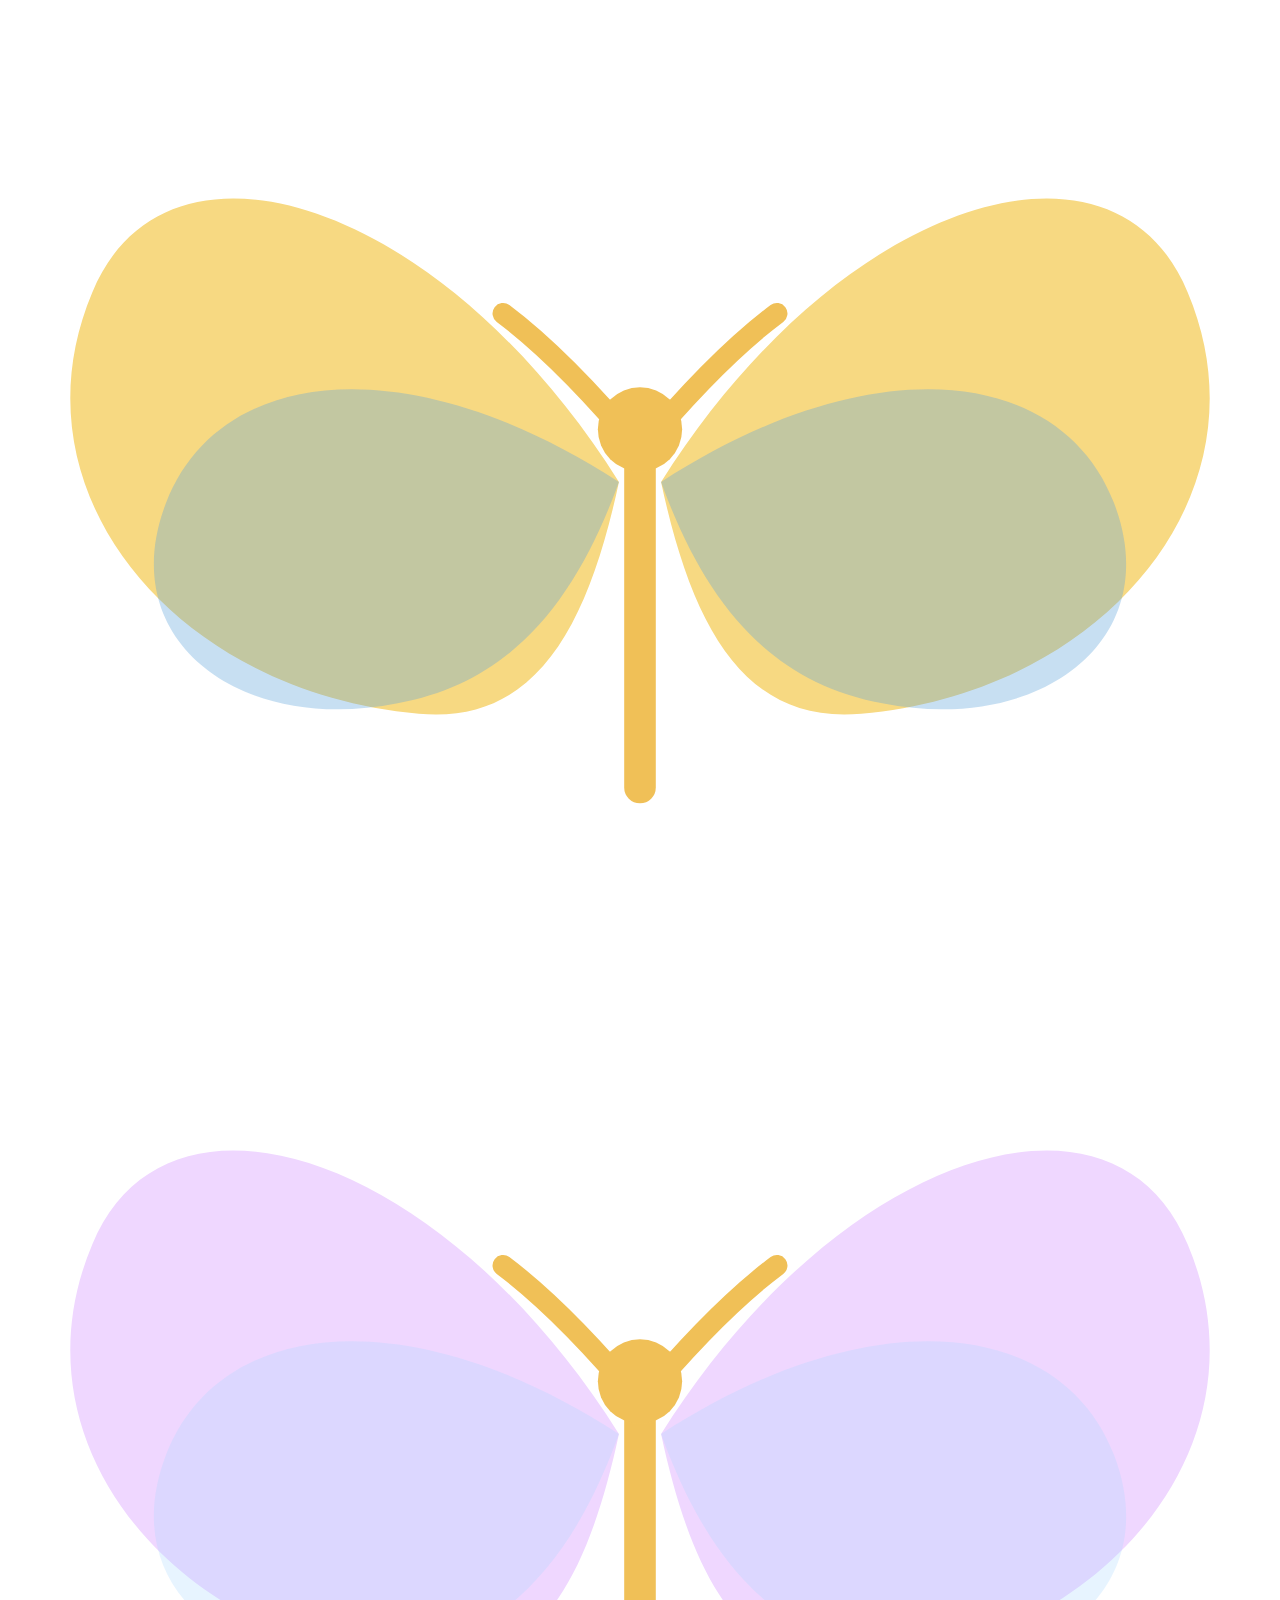
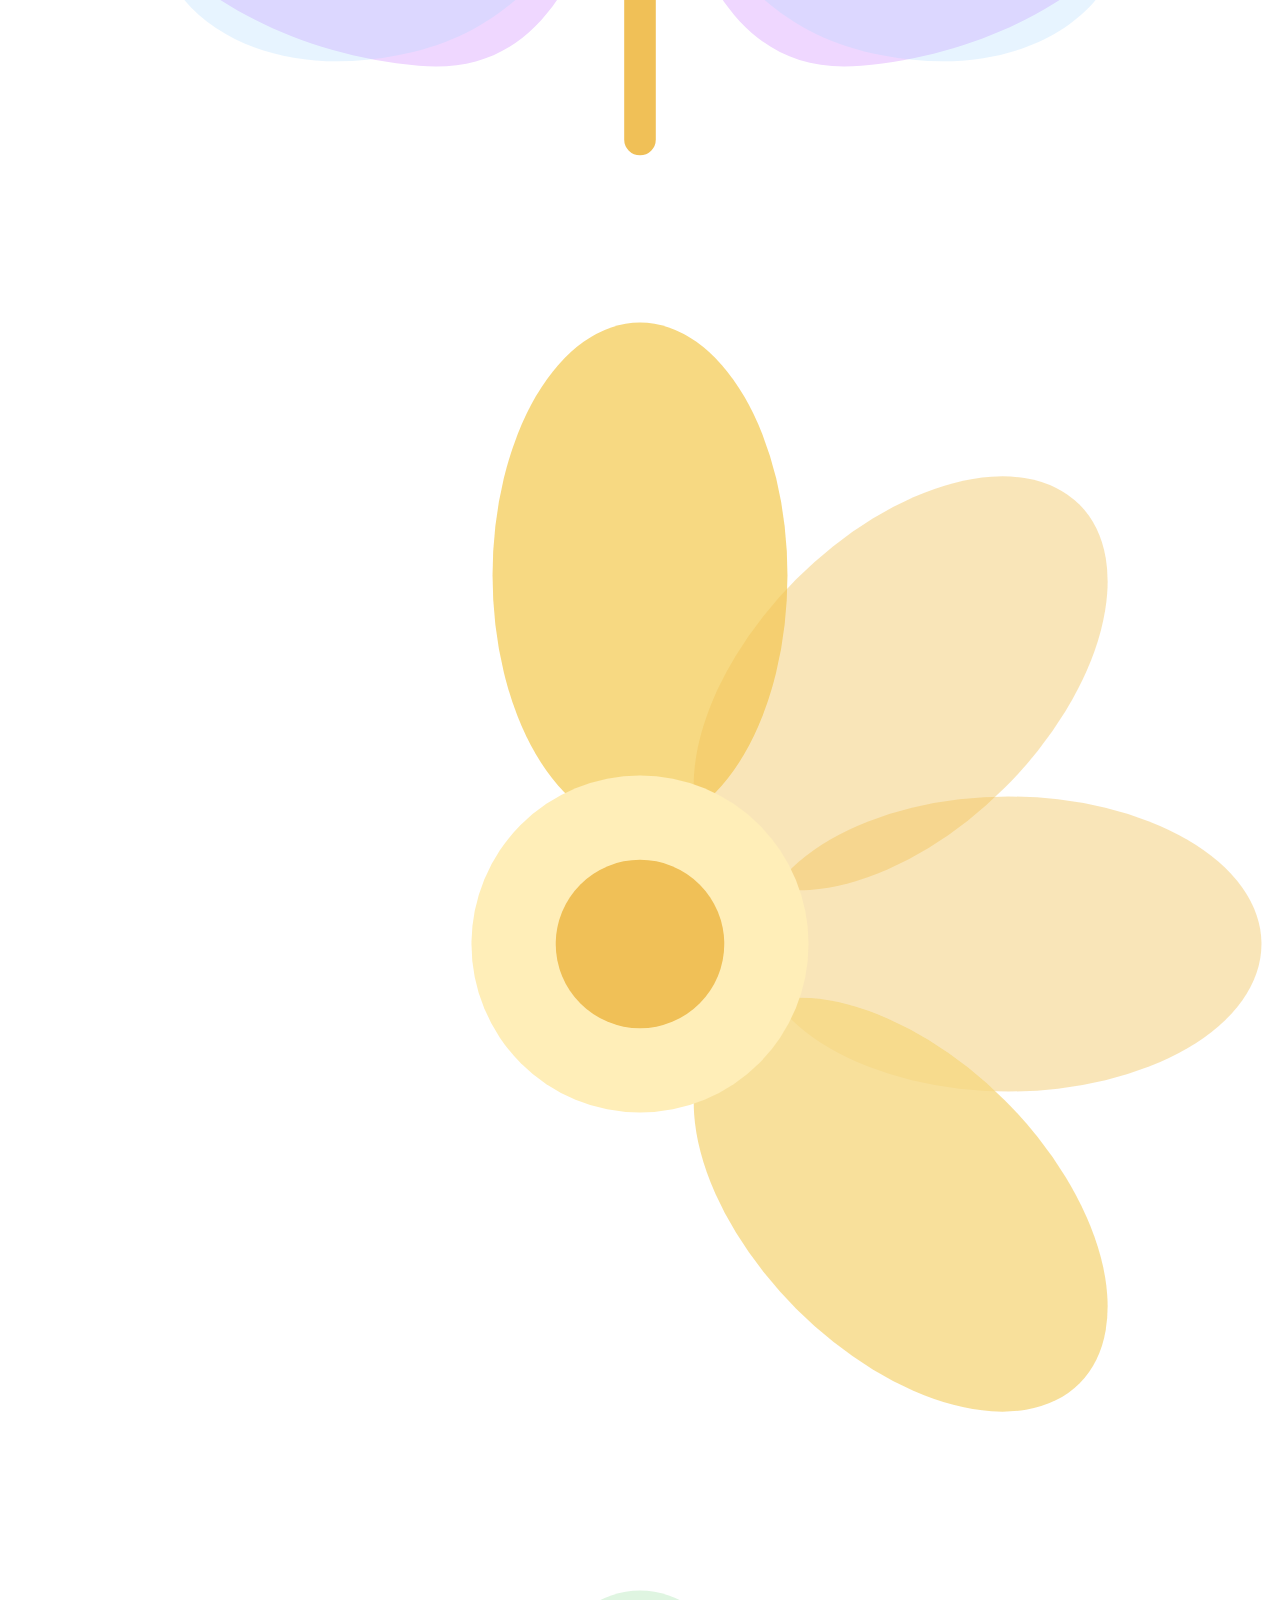
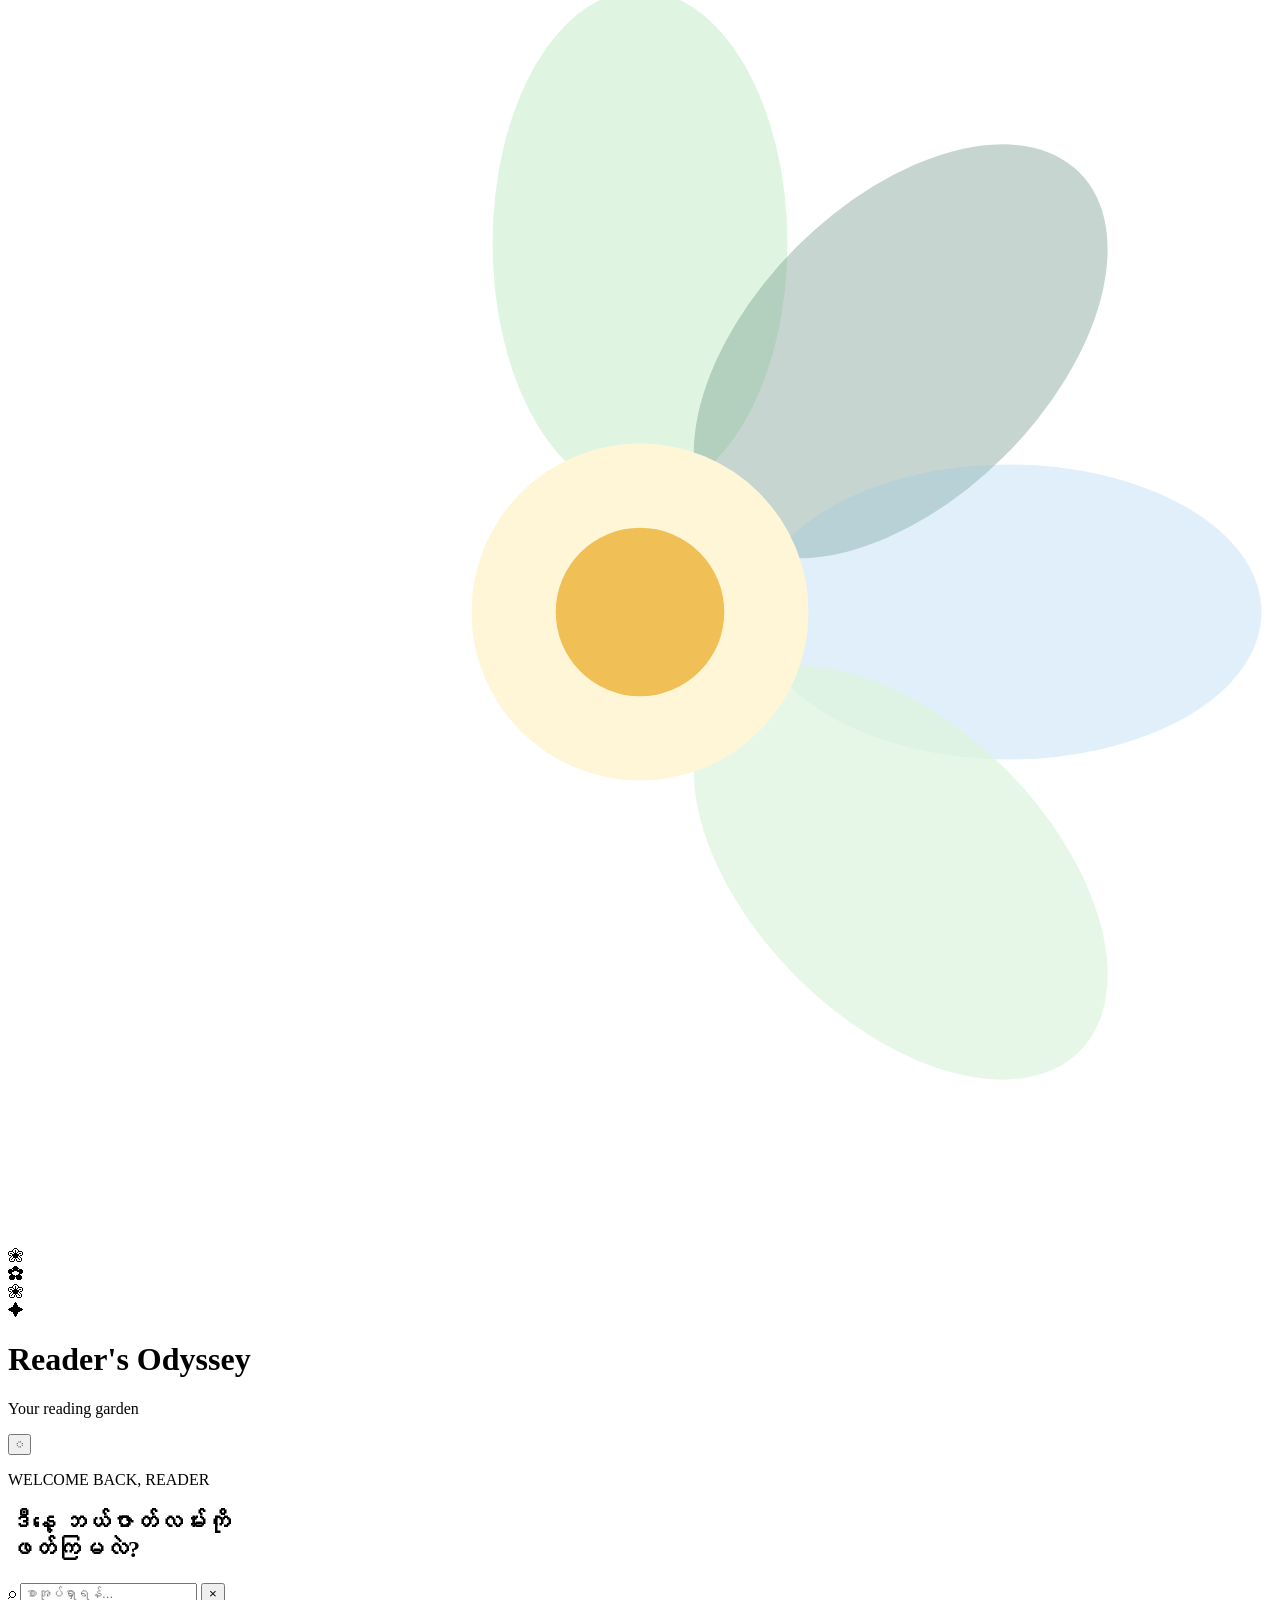
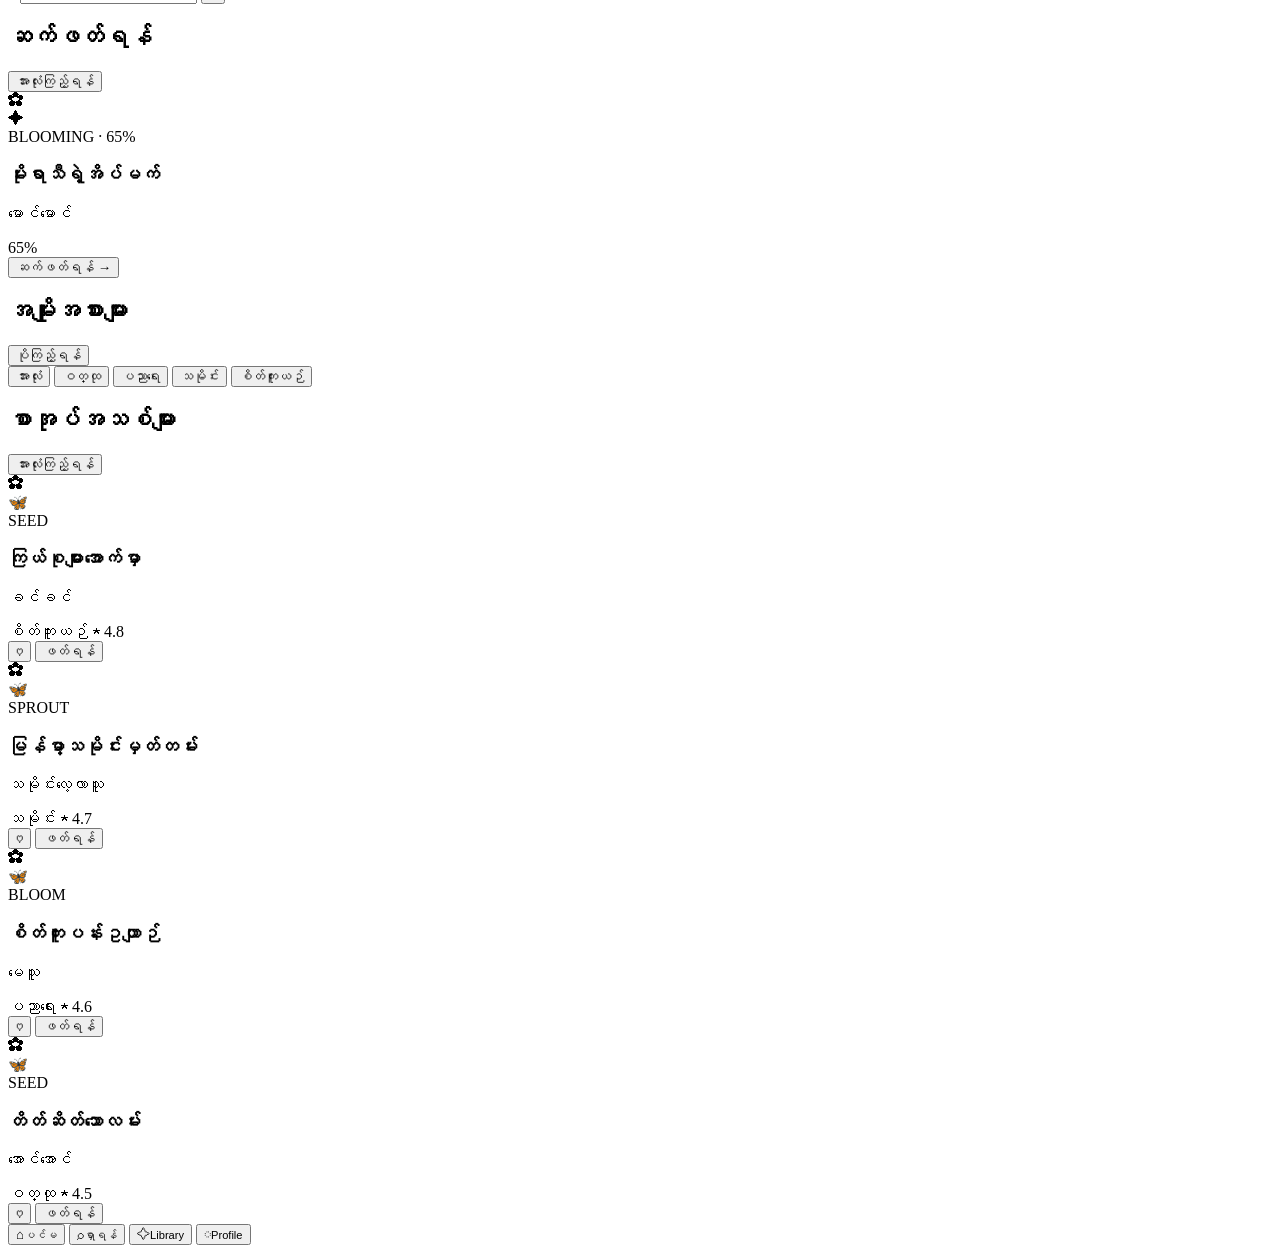
==== index.html @ ac6423d0 "Add initial HTML structure for Reader's Odyssey Signed-off-by: mochigum48-cyber <mochigum48@gmail.co" ====
<!DOCTYPE html>
<html lang="my">
<head>
  <meta charset="UTF-8">

  <meta name="viewport" content="width=device-width, initial-scale=1, maximum-scale=1, user-scalable=no">
  <meta name="theme-color" content="#0A0C1F">

  <title>Reader's Odyssey</title>

  <link rel="stylesheet" href="css/home.css">
  <script src="https://telegram.org/js/telegram-web-app.js?63"></script>
</head>
<body>
  <!-- Decorative background -->
  <div class="bg-mist bg-mist-1"></div>
  <div class="bg-mist bg-mist-2"></div>

  <div class="floating-decor decor-butterfly decor-butterfly-1" aria-hidden="true">
    <svg viewBox="0 0 120 90" class="butterfly-svg" xmlns="http://www.w3.org/2000/svg">
      <g class="wing left-wing">
        <path d="M58 45C41 18 15 10 8 27c-8 19 8 38 31 40 11 1 16-8 19-22Z" fill="#F7D982"/>
        <path d="M58 45C38 32 20 34 15 47c-5 13 7 22 22 19 11-2 17-10 21-21Z" fill="#60A4D9" fill-opacity=".35"/>
      </g>
      <g class="wing right-wing">
        <path d="M62 45C79 18 105 10 112 27c8 19-8 38-31 40-11 1-16-8-19-22Z" fill="#F7D982"/>
        <path d="M62 45C82 32 100 34 105 47c5 13-7 22-22 19-11-2-17-10-21-21Z" fill="#60A4D9" fill-opacity=".35"/>
      </g>
      <path d="M60 42v32" stroke="#F0C057" stroke-width="3" stroke-linecap="round"/>
      <path d="M60 42c-5-6-9-10-13-13" stroke="#F0C057" stroke-width="2" stroke-linecap="round" fill="none"/>
      <path d="M60 42c5-6 9-10 13-13" stroke="#F0C057" stroke-width="2" stroke-linecap="round" fill="none"/>
      <circle cx="60" cy="40" r="4" fill="#F0C057"/>
    </svg>
  </div>

  <div class="floating-decor decor-butterfly decor-butterfly-2" aria-hidden="true">
    <svg viewBox="0 0 120 90" class="butterfly-svg" xmlns="http://www.w3.org/2000/svg">
      <g class="wing left-wing">
        <path d="M58 45C41 18 15 10 8 27c-8 19 8 38 31 40 11 1 16-8 19-22Z" fill="#EFD7FF"/>
        <path d="M58 45C38 32 20 34 15 47c-5 13 7 22 22 19 11-2 17-10 21-21Z" fill="#A8D8FF" fill-opacity=".28"/>
      </g>
      <g class="wing right-wing">
        <path d="M62 45C79 18 105 10 112 27c8 19-8 38-31 40-11 1-16-8-19-22Z" fill="#EFD7FF"/>
        <path d="M62 45C82 32 100 34 105 47c5 13-7 22-22 19-11-2-17-10-21-21Z" fill="#A8D8FF" fill-opacity=".28"/>
      </g>
      <path d="M60 42v32" stroke="#F0C057" stroke-width="3" stroke-linecap="round"/>
      <path d="M60 42c-5-6-9-10-13-13" stroke="#F0C057" stroke-width="2" stroke-linecap="round" fill="none"/>
      <path d="M60 42c5-6 9-10 13-13" stroke="#F0C057" stroke-width="2" stroke-linecap="round" fill="none"/>
      <circle cx="60" cy="40" r="4" fill="#F0C057"/>
    </svg>
  </div>

  <div class="floating-decor decor-flower decor-flower-1" aria-hidden="true">
    <svg viewBox="0 0 120 120" class="flower-svg" xmlns="http://www.w3.org/2000/svg">
      <g>
        <ellipse cx="60" cy="25" rx="14" ry="24" fill="#F7D982"/>
        <ellipse cx="60" cy="25" rx="14" ry="24" fill="#F0C057" fill-opacity=".42" transform="rotate(45 60 60)"/>
        <ellipse cx="60" cy="25" rx="14" ry="24" fill="#F0C057" fill-opacity=".42" transform="rotate(90 60 60)"/>
        <ellipse cx="60" cy="25" rx="14" ry="24" fill="#F7D982" fill-opacity=".8" transform="rotate(135 60 60)"/>
        <circle cx="60" cy="60" r="16" fill="#FFEEB8"/>
        <circle cx="60" cy="60" r="8" fill="#F0C057"/>
      </g>
    </svg>
  </div>

  <div class="floating-decor decor-flower decor-flower-2" aria-hidden="true">
    <svg viewBox="0 0 120 120" class="flower-svg" xmlns="http://www.w3.org/2000/svg">
      <g>
        <ellipse cx="60" cy="25" rx="14" ry="24" fill="#DFF5E1"/>
        <ellipse cx="60" cy="25" rx="14" ry="24" fill="#6B9080" fill-opacity=".38" transform="rotate(45 60 60)"/>
        <ellipse cx="60" cy="25" rx="14" ry="24" fill="#91C7E8" fill-opacity=".28" transform="rotate(90 60 60)"/>
        <ellipse cx="60" cy="25" rx="14" ry="24" fill="#DFF5E1" fill-opacity=".78" transform="rotate(135 60 60)"/>
        <circle cx="60" cy="60" r="16" fill="#FFF6D8"/>
        <circle cx="60" cy="60" r="8" fill="#F0C057"/>
      </g>
    </svg>
  </div>

  <div class="petal petal-1" aria-hidden="true">❀</div>
  <div class="petal petal-2" aria-hidden="true">✿</div>
  <div class="petal petal-3" aria-hidden="true">❀</div>

  <main class="app">
    <header class="topbar">
      <div class="brand">
        <div class="brand-mark float-slow">
          <span>✦</span>
        </div>

        <div class="brand-text">
          <h1>Reader's Odyssey</h1>
          <p>Your reading garden</p>
        </div>
      </div>

      <button class="profile-button" type="button" onclick="openProfile()" aria-label="Open profile">◌</button>
    </header>

    <section class="greeting">
      <p class="greeting-small">WELCOME BACK, READER</p>
      <h2>ဒီနေ့ ဘယ်ဇာတ်လမ်းကို<br><span>ဖတ်ကြမလဲ?</span></h2>
    </section>

    <section class="search-section">
      <label class="search-box" for="searchInput">
        <span class="search-symbol">⌕</span>
        <input id="searchInput" type="search" placeholder="စာအုပ်ရှာရန်..." autocomplete="off">
        <button id="clearButton" class="clear-button" type="button" onclick="clearSearch()" aria-label="Clear search">×</button>
      </label>
    </section>

    <section class="section">
      <div class="section-title-row">
        <h2>ဆက်ဖတ်ရန်</h2>
        <button class="text-button" type="button" onclick="showMessage('Reading history ကို နောက်ပိုင်းထည့်ပေးပါမယ်')">အားလုံးကြည့်ရန်</button>
      </div>

      <article class="continue-card">
        <div class="continue-cover">
          <div class="cover-orbit"></div>
          <div class="cover-flower float-medium">✿</div>
          <div class="cover-star float-reverse">✦</div>
        </div>

        <div class="continue-info">
          <span class="status-label">BLOOMING · 65%</span>
          <h3>မိုးရာသီရဲ့အိပ်မက်</h3>
          <p class="author">မောင်မောင်</p>

          <div class="progress-row">
            <div class="progress-bar"><span style="width:65%"></span></div>
            <span class="progress-number">65%</span>
          </div>

          <button class="continue-button" type="button" onclick="continueReading()">
            ဆက်ဖတ်ရန် <span>→</span>
          </button>
        </div>
      </article>
    </section>

    <section class="section category-section">
      <div class="section-title-row">
        <h2>အမျိုးအစားများ</h2>
        <button class="text-button" type="button" onclick="showExplore()">ပိုကြည့်ရန်</button>
      </div>

      <div class="category-list">
        <button class="category active" type="button" onclick="selectCategory(this, 'all')">အားလုံး</button>
        <button class="category" type="button" onclick="selectCategory(this, 'ဝတ္ထု')">ဝတ္ထု</button>
        <button class="category" type="button" onclick="selectCategory(this, 'ပညာရေး')">ပညာရေး</button>
        <button class="category" type="button" onclick="selectCategory(this, 'သမိုင်း')">သမိုင်း</button>
        <button class="category" type="button" onclick="selectCategory(this, 'စိတ်ကူးယဉ်')">စိတ်ကူးယဉ်</button>
      </div>
    </section>

    <section class="section">
      <div class="section-title-row">
        <h2>စာအုပ်အသစ်များ</h2>
        <button class="text-button" type="button" onclick="showExplore()">အားလုံးကြည့်ရန်</button>
      </div>

      <div class="book-scroller" id="bookScroller"></div>

      <p class="not-found" id="notFound" hidden>ရှာဖွေထားသော စာအုပ်မတွေ့ပါ။</p>
    </section>

    <section class="profile-panel" id="profilePanel" hidden>
      <div class="profile-panel-head">
        <h2>Profile</h2>
        <button class="close-button" type="button" onclick="closeProfile()">×</button>
      </div>

      <div class="profile-user">
        <div class="profile-avatar">◌</div>
        <div>
          <h3 id="profileName">Reader</h3>
          <p id="profileUsername">@reader</p>
        </div>
      </div>

      <div class="profile-stat-row">
        <div class="profile-stat"><strong>12</strong><span>ဖတ်ပြီး</span></div>
        <div class="profile-stat"><strong id="savedCount">0</strong><span>သိမ်းထား</span></div>
        <div class="profile-stat"><strong>65%</strong><span>ခရီးစဉ်</span></div>
      </div>

      <button class="profile-menu-item" type="button" onclick="showMessage('My Library ကို နောက်ပိုင်းထည့်ပေးပါမယ်')">
        <span>✧</span><span>My Library</span><b>›</b>
      </button>

      <button class="profile-menu-item" type="button" onclick="toggleTheme()">
        <span>☾</span><span>Night Garden</span><b id="themeStatus">ON</b>
      </button>

      <button class="profile-menu-item" type="button" onclick="showMessage('Help & Support ကို နောက်ပိုင်းထည့်ပေးပါမယ်')">
        <span>?</span><span>Help & Support</span><b>›</b>
      </button>
    </section>
  </main>

  <nav class="bottom-nav">
    <button class="nav-item active" type="button" onclick="goHome(this)">
      <span>⌂</span><small>ပင်မ</small>
    </button>
    <button class="nav-item" type="button" onclick="showExplore(this)">
      <span>⌕</span><small>ရှာရန်</small>
    </button>
    <button class="nav-item" type="button" onclick="showLibrary(this)">
      <span>✧</span><small>Library</small>
    </button>
    <button class="nav-item" type="button" onclick="goProfile(this)">
      <span>◌</span><small>Profile</small>
    </button>
  </nav>

  <div class="toast" id="toast"></div>

  <script>
    const books = [
      { id: 1, title: "ကြယ်စုများအောက်မှာ", author: "ခင်ခင်", category: "စိတ်ကူးယဉ်", rating: "4.8", state: "SEED" },
      { id: 2, title: "မြန်မာ့သမိုင်းမှတ်တမ်း", author: "သမိုင်းလေ့လာသူ", category: "သမိုင်း", rating: "4.7", state: "SPROUT" },
      { id: 3, title: "စိတ်ကူးပန်းဥယျာဉ်", author: "မေသူ", category: "ပညာရေး", rating: "4.6", state: "BLOOM" },
      { id: 4, title: "တိတ်ဆိတ်သောလမ်း", author: "အောင်အောင်", category: "ဝတ္ထု", rating: "4.5", state: "SEED" }
    ];

    let currentCategory = "all";
    let savedBooks = [];
    const telegramApp = window.Telegram?.WebApp || null;

    function initializeTelegram() {
      if (!telegramApp) return;
      telegramApp.ready();
      telegramApp.expand();
      telegramApp.setHeaderColor?.("#0A0C1F");
      telegramApp.setBackgroundColor?.("#0A0C1F");
    }

    function escapeHtml(value) {
      return String(value ?? "")
        .replaceAll("&", "&amp;")
        .replaceAll("<", "&lt;")
        .replaceAll(">", "&gt;")
        .replaceAll('"', "&quot;")
        .replaceAll("'", "&#039;");
    }

    function createBookCard(book) {
      const isSaved = savedBooks.includes(book.id);

      return `
        <article class="book-card">
          <div class="book-card-cover">
            <div class="book-cover-glow"></div>
            <div class="book-cover-bloom float-medium">✿</div>
            <div class="book-cover-butterfly float-slow">🦋</div>
          </div>

          <div class="book-card-info">
            <span class="book-state">${escapeHtml(book.state)}</span>
            <h3>${escapeHtml(book.title)}</h3>
            <p class="book-author">${escapeHtml(book.author)}</p>

            <div class="book-meta">
              <span>${escapeHtml(book.category)}</span>
              <span>★ ${escapeHtml(book.rating)}</span>
            </div>

            <div class="book-card-actions">
              <button class="save-book ${isSaved ? "saved" : ""}" type="button" onclick="toggleSave(${book.id})">
                ${isSaved ? "♥" : "♡"}
              </button>
              <button class="read-book" type="button" onclick="readBook(${book.id})">ဖတ်ရန်</button>
            </div>
          </div>
        </article>
      `;
    }

    function renderBooks() {
      const query = document.getElementById("searchInput").value.trim().toLowerCase();

      const filteredBooks = books.filter(book => {
        const text = [book.title, book.author, book.category].join(" ").toLowerCase();
        const matchesSearch = !query || text.includes(query);
        const matchesCategory = currentCategory === "all" || book.category === currentCategory;
        return matchesSearch && matchesCategory;
      });

      document.getElementById("bookScroller").innerHTML = filteredBooks.map(createBookCard).join("");
      document.getElementById("notFound").hidden = filteredBooks.length !== 0;
    }

    function selectCategory(button, category) {
      currentCategory = category;
      document.querySelectorAll(".category").forEach(item => item.classList.remove("active"));
      button.classList.add("active");
      renderBooks();
    }

    function toggleSave(bookId) {
      if (savedBooks.includes(bookId)) {
        savedBooks = savedBooks.filter(id => id !== bookId);
        showMessage("Library ထဲမှ ဖယ်ရှားပြီးပါပြီ");
      } else {
        savedBooks.push(bookId);
        showMessage("Library ထဲသိမ်းပြီးပါပြီ");
      }
      document.getElementById("savedCount").textContent = savedBooks.length;
      renderBooks();
    }

    function readBook(bookId) {
      const book = books.find(item => item.id === bookId);
      showMessage(book ? `${book.title}
ဖတ်ရှုရန် feature ကို နောက်ပိုင်းချိတ်ပါမယ်` : "စာအုပ်မတွေ့ပါ");
    }

    function continueReading() {
      showMessage("Reading feature ကို နောက်ပိုင်းချိတ်ပါမယ်");
    }

    function showExplore(button) {
      if (button) setActiveNav(button);
      const input = document.getElementById("searchInput");
      input.focus();
      input.scrollIntoView({ behavior: "smooth", block: "center" });
    }

    function showLibrary(button) {
      if (button) setActiveNav(button);
      showMessage("My Library ကို နောက်ပိုင်းပြသပါမယ်");
    }

    function goHome(button) {
      setActiveNav(button);
      window.scrollTo({ top: 0, behavior: "smooth" });
    }

    function openProfile() {
      const panel = document.getElementById("profilePanel");
      panel.hidden = false;
      panel.scrollIntoView({ behavior: "smooth", block: "start" });
    }

    function goProfile(button) {
      setActiveNav(button);
      openProfile();
    }

    function closeProfile() {
      document.getElementById("profilePanel").hidden = true;
    }

    function setActiveNav(button) {
      document.querySelectorAll(".nav-item").forEach(item => item.classList.remove("active"));
      button.classList.add("active");
    }

    function clearSearch() {
      document.getElementById("searchInput").value = "";
      document.getElementById("clearButton").classList.remove("visible");
      currentCategory = "all";
      document.querySelectorAll(".category").forEach(item => item.classList.remove("active"));
      document.querySelector(".category").classList.add("active");
      renderBooks();
    }

    function toggleTheme() {
      document.body.classList.toggle("light");
      const isLight = document.body.classList.contains("light");
      document.getElementById("themeStatus").textContent = isLight ? "OFF" : "ON";
    }

    function showMessage(message) {
      if (telegramApp?.showAlert) {
        telegramApp.showAlert(message);
        return;
      }
      const toast = document.getElementById("toast");
      toast.textContent = message;
      toast.classList.add("show");
      clearTimeout(window.toastTimer);
      window.toastTimer = setTimeout(() => toast.classList.remove("show"), 2500);
    }

    function setupSearch() {
      const input = document.getElementById("searchInput");
      const clearButton = document.getElementById("clearButton");

      input.addEventListener("input", () => {
        clearButton.classList.toggle("visible", input.value.length > 0);
        renderBooks();
      });
    }

    document.addEventListener("DOMContentLoaded", () => {
      initializeTelegram();
      setupSearch();
      renderBooks();
    });
  </script>
</body>
</html>
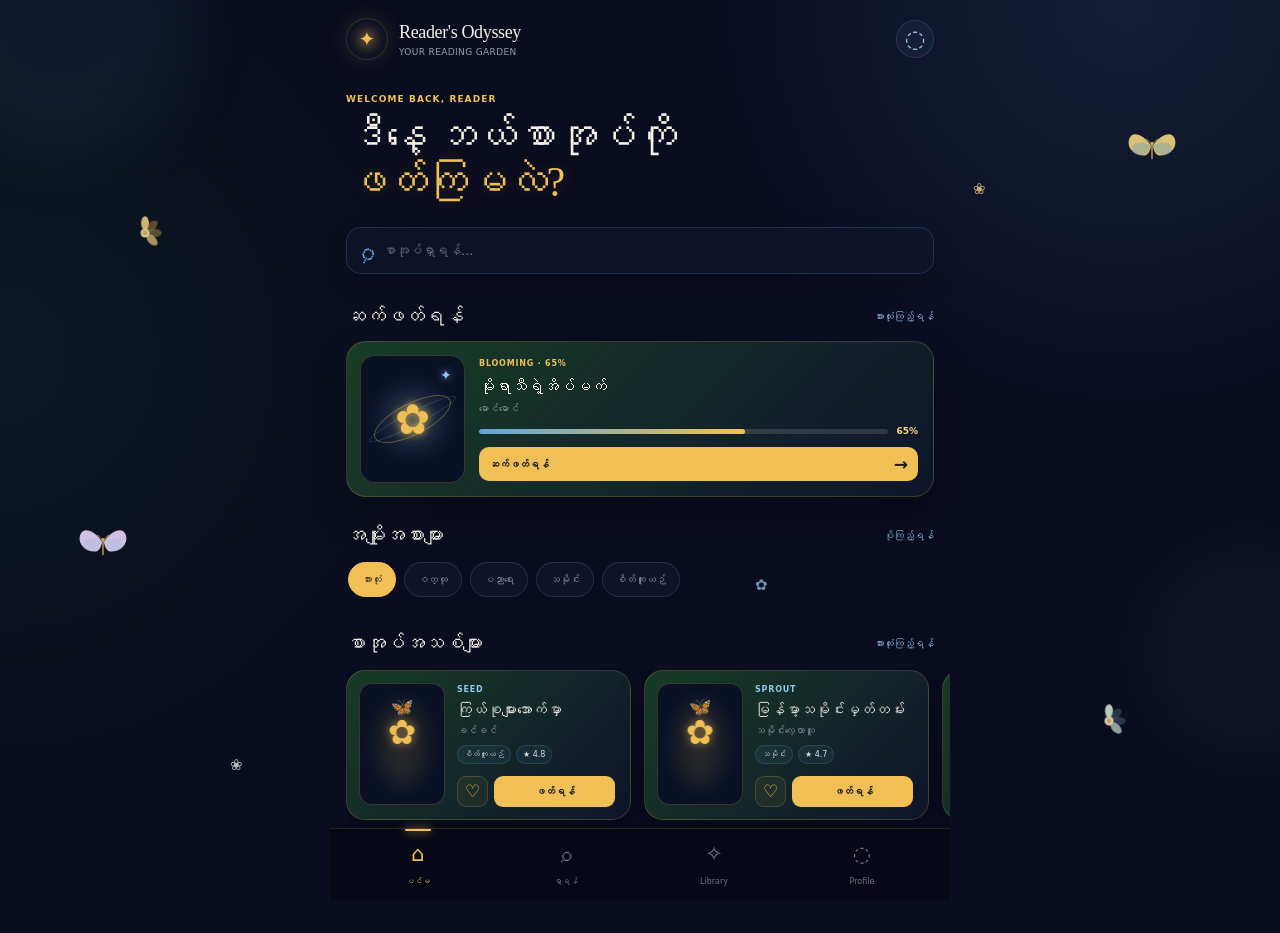
==== commit dd3ce69f: "Update index.html Signed-off-by: mochigum48-cyber <mochigum48@gmail.com>" ====
--- a/index.html
+++ b/index.html
@@ -98,7 +98,7 @@
 
     <section class="greeting">
       <p class="greeting-small">WELCOME BACK, READER</p>
-      <h2>ဒီနေ့ ဘယ်ဇာတ်လမ်းကို<br><span>ဖတ်ကြမလဲ?</span></h2>
+      <h2>ဒီနေ့ ဘယ်စာအုပ်ကို<br><span>ဖတ်ကြမလဲ?</span></h2>
     </section>
 
     <section class="search-section">
--- a/css/home.css
+++ b/css/home.css
@@ -0,0 +1,1027 @@
+:root {
+  --background: #0a0c1f;
+  --surface: #10152b;
+  --surface-2: #121c31;
+  --card: #122a25;
+
+  --gold: #f0c057;
+  --gold-soft: #f7d982;
+  --blue: #60a4d9;
+  --blue-soft: #91c7e8;
+  --green: #6b9080;
+
+  --text: #f5f1e6;
+  --text-soft: #d7ddda;
+  --muted: #96a1ae;
+  --muted-2: #687687;
+
+  --border: rgba(240, 192, 87, .19);
+  --border-blue: rgba(96, 164, 217, .2);
+
+  --bottom-height: 72px;
+}
+
+* {
+  box-sizing: border-box;
+  -webkit-tap-highlight-color: transparent;
+}
+
+html {
+  scroll-behavior: smooth;
+}
+
+body {
+  min-width: 320px;
+  min-height: 100vh;
+  margin: 0;
+  overflow-x: hidden;
+  color: var(--text);
+  background:
+    radial-gradient(circle at 88% 0%, rgba(96, 164, 217, .12), transparent 31%),
+    radial-gradient(circle at 0% 38%, rgba(26, 69, 40, .2), transparent 35%),
+    var(--background);
+  font-family: Inter, "Noto Sans Myanmar", system-ui, -apple-system, BlinkMacSystemFont, "Segoe UI", sans-serif;
+  transition: background .25s ease, color .25s ease;
+}
+
+body.light {
+  --background: #edf2ee;
+  --surface: #ffffff;
+  --surface-2: #f8faf8;
+  --card: #ffffff;
+  --text: #1d2929;
+  --text-soft: #334443;
+  --muted: #62716f;
+  --muted-2: #82908e;
+  --border: rgba(112, 81, 29, .23);
+  --border-blue: rgba(32, 101, 143, .2);
+  background:
+    radial-gradient(circle at 90% 0%, rgba(96, 164, 217, .12), transparent 31%),
+    var(--background);
+}
+
+button,
+input {
+  font: inherit;
+}
+
+button {
+  cursor: pointer;
+}
+
+button:focus-visible,
+input:focus-visible {
+  outline: 2px solid var(--gold);
+  outline-offset: 3px;
+}
+
+[hidden] {
+  display: none !important;
+}
+
+.bg-mist {
+  position: fixed;
+  inset: auto;
+  border-radius: 50%;
+  filter: blur(36px);
+  opacity: .35;
+  pointer-events: none;
+  z-index: -3;
+}
+
+.bg-mist-1 {
+  top: -120px;
+  left: -80px;
+  width: 280px;
+  height: 280px;
+  background: rgba(96, 164, 217, .18);
+}
+
+.bg-mist-2 {
+  right: -100px;
+  bottom: 120px;
+  width: 260px;
+  height: 260px;
+  background: rgba(107, 144, 128, .16);
+}
+
+.floating-decor {
+  position: fixed;
+  pointer-events: none;
+  z-index: -2;
+  will-change: transform, opacity;
+}
+
+.butterfly-svg,
+.flower-svg {
+  display: block;
+  width: 100%;
+  height: 100%;
+}
+
+.decor-butterfly {
+  width: 52px;
+  height: 40px;
+  opacity: .88;
+}
+
+.decor-butterfly-1 {
+  top: 14%;
+  right: 8%;
+  animation: driftButterfly 10s ease-in-out infinite;
+}
+
+.decor-butterfly-2 {
+  top: 58%;
+  left: 6%;
+  animation: driftButterflyReverse 12s ease-in-out infinite;
+  animation-delay: -3s;
+}
+
+.wing {
+  transform-origin: center;
+  animation: wingFlap 1.8s ease-in-out infinite;
+}
+
+.left-wing {
+  transform-origin: 55px 45px;
+}
+
+.right-wing {
+  transform-origin: 65px 45px;
+}
+
+.decor-flower {
+  width: 34px;
+  height: 34px;
+  opacity: .82;
+}
+
+.decor-flower-1 {
+  top: 24%;
+  left: 10%;
+  animation: floatDecor 8s ease-in-out infinite;
+}
+
+.decor-flower-2 {
+  bottom: 18%;
+  right: 12%;
+  animation: floatDecorReverse 9s ease-in-out infinite;
+  animation-delay: -2s;
+}
+
+.petal {
+  position: fixed;
+  z-index: -1;
+  color: rgba(247, 217, 130, .8);
+  font-size: 15px;
+  pointer-events: none;
+  will-change: transform, opacity;
+}
+
+.petal-1 {
+  top: 20%;
+  right: 23%;
+  animation: petalFall 14s linear infinite;
+}
+
+.petal-2 {
+  top: 64%;
+  right: 40%;
+  color: rgba(145, 199, 232, .75);
+  animation: petalFall 16s linear infinite;
+  animation-delay: -5s;
+}
+
+.petal-3 {
+  top: 84%;
+  left: 18%;
+  color: rgba(215, 221, 218, .82);
+  animation: petalRise 13s ease-in-out infinite;
+}
+
+.app {
+  width: min(100%, 620px);
+  margin: 0 auto;
+  padding: 18px 16px calc(var(--bottom-height) + 32px);
+}
+
+.topbar {
+  display: flex;
+  align-items: center;
+  justify-content: space-between;
+  margin-bottom: 34px;
+}
+
+.brand {
+  display: flex;
+  align-items: center;
+  gap: 11px;
+}
+
+.brand-mark {
+  display: grid;
+  width: 42px;
+  height: 42px;
+  place-items: center;
+  border: 1px solid var(--border);
+  border-radius: 50%;
+  color: var(--gold);
+  background: radial-gradient(circle, rgba(240, 192, 87, .18), transparent 68%);
+  box-shadow: 0 0 22px rgba(240, 192, 87, .13), inset 0 0 17px rgba(96, 164, 217, .08);
+  font-size: 20px;
+  text-shadow: 0 0 12px var(--gold);
+}
+
+.brand-text h1 {
+  margin: 0;
+  color: var(--text);
+  font-family: Georgia, serif;
+  font-size: 18px;
+  font-weight: 400;
+  letter-spacing: -.02em;
+}
+
+.brand-text p {
+  margin: 4px 0 0;
+  color: var(--muted);
+  font-size: 9px;
+  letter-spacing: .04em;
+  text-transform: uppercase;
+}
+
+.profile-button {
+  display: grid;
+  width: 38px;
+  height: 38px;
+  place-items: center;
+  border: 1px solid var(--border-blue);
+  border-radius: 50%;
+  color: var(--blue-soft);
+  background: rgba(96, 164, 217, .06);
+  font-size: 24px;
+  line-height: 1;
+}
+
+.greeting {
+  margin-bottom: 22px;
+}
+
+.greeting-small {
+  margin: 0 0 9px;
+  color: var(--gold);
+  font-size: 9px;
+  font-weight: 800;
+  letter-spacing: .12em;
+}
+
+.greeting h2 {
+  margin: 0;
+  color: var(--text);
+  font-family: Georgia, serif;
+  font-size: clamp(29px, 8vw, 42px);
+  font-weight: 400;
+  line-height: 1.1;
+  letter-spacing: -.045em;
+}
+
+.greeting h2 span {
+  color: var(--gold);
+  text-shadow: 0 0 18px rgba(240, 192, 87, .2);
+}
+
+.search-section {
+  margin-bottom: 31px;
+}
+
+.search-box {
+  display: flex;
+  align-items: center;
+  gap: 10px;
+  padding: 5px 8px 5px 13px;
+  border: 1px solid var(--border-blue);
+  border-radius: 15px;
+  background: rgba(16, 21, 43, .76);
+  box-shadow: 0 10px 26px rgba(0, 0, 0, .15);
+}
+
+body.light .search-box {
+  background: rgba(255, 255, 255, .84);
+}
+
+.search-symbol {
+  color: var(--blue);
+  font-size: 26px;
+  line-height: 1;
+  transform: rotate(-18deg);
+}
+
+.search-box input {
+  min-width: 0;
+  flex: 1;
+  padding: 10px 0;
+  border: 0;
+  outline: 0;
+  color: var(--text);
+  background: transparent;
+  font-size: 13px;
+}
+
+.search-box input::placeholder {
+  color: var(--muted-2);
+}
+
+.clear-button {
+  display: none;
+  width: 27px;
+  height: 27px;
+  border: 0;
+  border-radius: 50%;
+  color: var(--muted);
+  background: rgba(255, 255, 255, .08);
+  font-size: 18px;
+  line-height: 1;
+}
+
+.clear-button.visible {
+  display: block;
+}
+
+.section {
+  margin-top: 30px;
+}
+
+.section-title-row {
+  display: flex;
+  align-items: center;
+  justify-content: space-between;
+  gap: 10px;
+  margin-bottom: 13px;
+}
+
+.section-title-row h2 {
+  margin: 0;
+  color: var(--text);
+  font-family: Georgia, serif;
+  font-size: 20px;
+  font-weight: 400;
+  letter-spacing: -.025em;
+}
+
+.text-button {
+  padding: 3px 0;
+  border: 0;
+  color: var(--blue-soft);
+  background: transparent;
+  font-size: 10px;
+  white-space: nowrap;
+}
+
+.continue-card {
+  display: flex;
+  gap: 14px;
+  min-height: 154px;
+  padding: 13px;
+  overflow: hidden;
+  border: 1px solid var(--border);
+  border-radius: 20px;
+  background: linear-gradient(135deg, rgba(26, 69, 40, .87), rgba(16, 21, 43, .95));
+  box-shadow: 0 17px 38px rgba(0, 0, 0, .23);
+}
+
+.continue-cover {
+  position: relative;
+  display: grid;
+  width: 105px;
+  height: 128px;
+  flex: 0 0 105px;
+  place-items: center;
+  overflow: hidden;
+  border: 1px solid rgba(240, 192, 87, .2);
+  border-radius: 15px;
+  background: radial-gradient(circle at center, rgba(96, 164, 217, .25), transparent 56%), #0a1125;
+}
+
+.cover-orbit {
+  position: absolute;
+  width: 85px;
+  height: 32px;
+  border: 1px solid rgba(240, 192, 87, .36);
+  border-radius: 50%;
+  transform: rotate(-27deg);
+}
+
+.cover-orbit::after {
+  content: "";
+  position: absolute;
+  inset: 8px -7px;
+  border: 1px solid rgba(96, 164, 217, .28);
+  border-radius: 50%;
+}
+
+.cover-flower {
+  position: relative;
+  z-index: 2;
+  color: var(--gold);
+  font-size: 42px;
+  text-shadow: 0 0 8px rgba(240, 192, 87, .85), 0 0 25px rgba(240, 192, 87, .35);
+}
+
+.cover-star {
+  position: absolute;
+  top: 11px;
+  right: 12px;
+  color: var(--blue-soft);
+  font-size: 14px;
+  text-shadow: 0 0 9px var(--blue);
+}
+
+.continue-info {
+  display: flex;
+  min-width: 0;
+  flex: 1;
+  flex-direction: column;
+  padding: 4px 2px 2px 0;
+}
+
+.status-label {
+  margin-bottom: 8px;
+  color: var(--gold);
+  font-size: 8px;
+  font-weight: 800;
+  letter-spacing: .1em;
+}
+
+.continue-info h3 {
+  display: -webkit-box;
+  margin: 0 0 4px;
+  overflow: hidden;
+  color: var(--text);
+  font-family: Georgia, serif;
+  font-size: 16px;
+  font-weight: 400;
+  line-height: 1.4;
+  -webkit-box-orient: vertical;
+  -webkit-line-clamp: 2;
+}
+
+.author {
+  margin: 0 0 12px;
+  color: var(--muted);
+  font-size: 10px;
+}
+
+.progress-row {
+  display: flex;
+  align-items: center;
+  gap: 8px;
+  margin-top: auto;
+  margin-bottom: 11px;
+}
+
+.progress-bar {
+  height: 5px;
+  flex: 1;
+  overflow: hidden;
+  border-radius: 99px;
+  background: rgba(255, 255, 255, .13);
+}
+
+.progress-bar span {
+  display: block;
+  height: 100%;
+  border-radius: inherit;
+  background: linear-gradient(90deg, var(--blue), var(--gold));
+  box-shadow: 0 0 10px rgba(240, 192, 87, .45);
+}
+
+.progress-number {
+  color: var(--gold-soft);
+  font-size: 9px;
+  font-weight: 800;
+}
+
+.continue-button {
+  display: flex;
+  align-items: center;
+  justify-content: space-between;
+  min-height: 34px;
+  padding: 8px 10px;
+  border: 0;
+  border-radius: 10px;
+  color: #1c1b17;
+  background: var(--gold);
+  font-size: 10px;
+  font-weight: 800;
+}
+
+.continue-button span {
+  font-size: 17px;
+  line-height: 1;
+}
+
+.category-section {
+  margin-top: 27px;
+}
+
+.category-list {
+  display: flex;
+  gap: 8px;
+  overflow-x: auto;
+  padding: 2px 2px 5px;
+  scrollbar-width: none;
+}
+
+.category-list::-webkit-scrollbar {
+  display: none;
+}
+
+.category {
+  flex: 0 0 auto;
+  min-height: 35px;
+  padding: 8px 13px;
+  border: 1px solid var(--border-blue);
+  border-radius: 999px;
+  color: var(--muted);
+  background: rgba(96, 164, 217, .05);
+  font-size: 10px;
+  white-space: nowrap;
+}
+
+.category.active {
+  border-color: var(--gold);
+  color: #1c1b17;
+  background: var(--gold);
+}
+
+.book-scroller {
+  display: flex;
+  gap: 13px;
+  width: calc(100% + 16px);
+  padding: 2px 16px 9px 2px;
+  overflow-x: auto;
+  scroll-snap-type: x mandatory;
+  scrollbar-width: none;
+}
+
+.book-scroller::-webkit-scrollbar {
+  display: none;
+}
+
+.book-card {
+  position: relative;
+  display: flex;
+  flex: 0 0 285px;
+  gap: 12px;
+  min-height: 150px;
+  padding: 12px;
+  overflow: hidden;
+  scroll-snap-align: start;
+  border: 1px solid var(--border);
+  border-radius: 19px;
+  background: linear-gradient(135deg, rgba(26, 69, 40, .84), rgba(16, 21, 43, .96));
+  box-shadow: 0 14px 30px rgba(0, 0, 0, .2);
+}
+
+.book-card-cover {
+  position: relative;
+  width: 86px;
+  height: 122px;
+  flex: 0 0 86px;
+  overflow: hidden;
+  border: 1px solid rgba(240, 192, 87, .2);
+  border-radius: 13px;
+  background: #0a1125;
+}
+
+.book-cover-glow {
+  position: absolute;
+  inset: 18px;
+  border-radius: 50%;
+  background: rgba(240, 192, 87, .12);
+  filter: blur(10px);
+}
+
+.book-cover-bloom,
+.book-cover-butterfly {
+  position: absolute;
+  z-index: 2;
+  left: 50%;
+  transform: translateX(-50%);
+}
+
+.book-cover-bloom {
+  top: 28px;
+  color: var(--gold);
+  font-size: 34px;
+  text-shadow: 0 0 10px rgba(240, 192, 87, .6);
+}
+
+.book-cover-butterfly {
+  top: 12px;
+  color: #e8d7ff;
+  font-size: 18px;
+}
+
+.book-card-info {
+  display: flex;
+  min-width: 0;
+  flex: 1;
+  flex-direction: column;
+  padding-right: 3px;
+}
+
+.book-state {
+  margin: 2px 0 6px;
+  color: var(--blue-soft);
+  font-size: 8px;
+  font-weight: 800;
+  letter-spacing: .1em;
+}
+
+.book-card-info h3 {
+  display: -webkit-box;
+  margin: 0 0 4px;
+  overflow: hidden;
+  color: var(--text);
+  font-family: Georgia, serif;
+  font-size: 15px;
+  font-weight: 400;
+  line-height: 1.4;
+  -webkit-box-orient: vertical;
+  -webkit-line-clamp: 2;
+}
+
+.book-author {
+  margin: 0 0 9px;
+  overflow: hidden;
+  color: var(--muted);
+  font-size: 10px;
+  text-overflow: ellipsis;
+  white-space: nowrap;
+}
+
+.book-meta {
+  display: flex;
+  flex-wrap: wrap;
+  gap: 5px;
+  margin-bottom: auto;
+}
+
+.book-meta span {
+  padding: 4px 6px;
+  border: 1px solid var(--border-blue);
+  border-radius: 999px;
+  color: var(--text-soft);
+  background: rgba(96, 164, 217, .07);
+  font-size: 8px;
+}
+
+.book-card-actions {
+  display: flex;
+  gap: 6px;
+  margin-top: 10px;
+}
+
+.save-book {
+  display: grid;
+  width: 31px;
+  min-height: 31px;
+  place-items: center;
+  border: 1px solid var(--border);
+  border-radius: 9px;
+  color: var(--gold);
+  background: rgba(240, 192, 87, .06);
+  font-size: 17px;
+  line-height: 1;
+}
+
+.save-book.saved {
+  color: #1c1b17;
+  background: var(--gold);
+}
+
+.read-book {
+  flex: 1;
+  min-height: 31px;
+  padding: 7px 9px;
+  border: 0;
+  border-radius: 9px;
+  color: #1c1b17;
+  background: var(--gold);
+  font-size: 10px;
+  font-weight: 800;
+}
+
+.not-found {
+  padding: 28px 10px;
+  text-align: center;
+  color: var(--muted);
+  font-size: 12px;
+}
+
+.profile-panel {
+  margin-top: 30px;
+  padding: 16px;
+  border: 1px solid var(--border);
+  border-radius: 21px;
+  background: linear-gradient(135deg, rgba(26, 69, 40, .8), rgba(16, 21, 43, .96));
+  box-shadow: 0 17px 38px rgba(0, 0, 0, .23);
+}
+
+.profile-panel-head {
+  display: flex;
+  align-items: center;
+  justify-content: space-between;
+  margin-bottom: 15px;
+}
+
+.profile-panel-head h2 {
+  margin: 0;
+  font-family: Georgia, serif;
+  font-size: 21px;
+  font-weight: 400;
+}
+
+.close-button {
+  display: grid;
+  width: 30px;
+  height: 30px;
+  place-items: center;
+  border: 1px solid var(--border);
+  border-radius: 50%;
+  color: var(--gold);
+  background: transparent;
+  font-size: 20px;
+}
+
+.profile-user {
+  display: flex;
+  align-items: center;
+  gap: 12px;
+  padding: 12px;
+  border: 1px solid var(--border-blue);
+  border-radius: 15px;
+  background: rgba(7, 9, 22, .27);
+}
+
+.profile-avatar {
+  display: grid;
+  width: 50px;
+  height: 50px;
+  place-items: center;
+  border: 1px solid var(--border);
+  border-radius: 50%;
+  color: var(--gold);
+  background: rgba(240, 192, 87, .1);
+  font-size: 27px;
+}
+
+.profile-user h3 {
+  margin: 0 0 3px;
+  font-family: Georgia, serif;
+  font-size: 17px;
+  font-weight: 400;
+}
+
+.profile-user p {
+  margin: 0;
+  color: var(--blue-soft);
+  font-size: 10px;
+}
+
+.profile-stat-row {
+  display: grid;
+  grid-template-columns: repeat(3, 1fr);
+  gap: 7px;
+  margin: 11px 0;
+}
+
+.profile-stat {
+  padding: 10px 4px;
+  text-align: center;
+  border: 1px solid var(--border);
+  border-radius: 12px;
+  background: rgba(240, 192, 87, .045);
+}
+
+.profile-stat strong {
+  display: block;
+  color: var(--gold);
+  font-family: Georgia, serif;
+  font-size: 19px;
+  font-weight: 400;
+}
+
+.profile-stat span {
+  color: var(--muted);
+  font-size: 8px;
+}
+
+.profile-menu-item {
+  display: grid;
+  grid-template-columns: 25px 1fr auto;
+  align-items: center;
+  gap: 7px;
+  width: 100%;
+  min-height: 42px;
+  margin-top: 5px;
+  padding: 8px 9px;
+  border: 0;
+  border-radius: 11px;
+  color: var(--text-soft);
+  background: rgba(255, 255, 255, .035);
+  text-align: left;
+  font-size: 11px;
+}
+
+.profile-menu-item > span:first-child {
+  color: var(--gold);
+  text-align: center;
+  font-size: 16px;
+}
+
+.profile-menu-item b {
+  color: var(--muted);
+  font-size: 10px;
+  font-weight: 400;
+}
+
+.bottom-nav {
+  position: fixed;
+  right: 0;
+  bottom: 0;
+  left: 0;
+  z-index: 20;
+  display: grid;
+  grid-template-columns: repeat(4, 1fr);
+  width: min(620px, 100%);
+  min-height: var(--bottom-height);
+  margin: 0 auto;
+  padding: 9px 14px calc(9px + env(safe-area-inset-bottom, 0px));
+  border-top: 1px solid rgba(240, 192, 87, .15);
+  background: rgba(7, 9, 22, .92);
+  backdrop-filter: blur(18px);
+}
+
+body.light .bottom-nav {
+  background: rgba(237, 242, 238, .91);
+}
+
+.nav-item {
+  position: relative;
+  display: grid;
+  gap: 3px;
+  place-items: center;
+  border: 0;
+  color: var(--muted-2);
+  background: transparent;
+}
+
+.nav-item span {
+  font-size: 21px;
+  line-height: 1;
+}
+
+.nav-item small {
+  font-size: 8px;
+}
+
+.nav-item.active {
+  color: var(--gold);
+}
+
+.nav-item.active::before {
+  content: "";
+  position: absolute;
+  top: -9px;
+  width: 26px;
+  height: 2px;
+  border-radius: 99px;
+  background: var(--gold);
+  box-shadow: 0 0 10px var(--gold);
+}
+
+.toast {
+  position: fixed;
+  right: 16px;
+  bottom: calc(var(--bottom-height) + 15px);
+  left: 16px;
+  z-index: 40;
+  display: none;
+  width: min(420px, calc(100% - 32px));
+  margin: 0 auto;
+  padding: 12px 14px;
+  text-align: center;
+  border: 1px solid var(--border);
+  border-radius: 13px;
+  color: var(--text);
+  background: #18273a;
+  box-shadow: 0 15px 35px rgba(0, 0, 0, .25);
+  font-size: 11px;
+  white-space: pre-line;
+}
+
+.toast.show {
+  display: block;
+  animation: toastIn .2s ease-out;
+}
+
+.float-slow {
+  animation: gentleFloat 4.5s ease-in-out infinite;
+  will-change: transform;
+}
+
+.float-medium {
+  animation: gentleFloat 3.6s ease-in-out infinite;
+  will-change: transform;
+}
+
+.float-reverse {
+  animation: gentleFloatReverse 4.2s ease-in-out infinite;
+  will-change: transform;
+}
+
+@keyframes gentleFloat {
+  0%, 100% { transform: translateY(0); }
+  50% { transform: translateY(-6px); }
+}
+
+@keyframes gentleFloatReverse {
+  0%, 100% { transform: translateY(0); }
+  50% { transform: translateY(5px); }
+}
+
+@keyframes driftButterfly {
+  0%, 100% { transform: translate(0, 0) rotate(0deg); opacity: .78; }
+  50% { transform: translate(-10px, 14px) rotate(6deg); opacity: 1; }
+}
+
+@keyframes driftButterflyReverse {
+  0%, 100% { transform: translate(0, 0) rotate(0deg); opacity: .7; }
+  50% { transform: translate(10px, -12px) rotate(-6deg); opacity: 1; }
+}
+
+@keyframes floatDecor {
+  0%, 100% { transform: translateY(0) scale(1); opacity: .72; }
+  50% { transform: translateY(-8px) scale(1.05); opacity: 1; }
+}
+
+@keyframes floatDecorReverse {
+  0%, 100% { transform: translateY(0) scale(1); opacity: .72; }
+  50% { transform: translateY(7px) scale(1.04); opacity: 1; }
+}
+
+@keyframes wingFlap {
+  0%, 100% { transform: rotate(0deg) scaleY(1); }
+  50% { transform: rotate(4deg) scaleY(.94); }
+}
+
+@keyframes petalFall {
+  0% { transform: translateY(-20px) translateX(0) rotate(0deg); opacity: 0; }
+  10% { opacity: .8; }
+  50% { transform: translateY(120px) translateX(-12px) rotate(120deg); opacity: .9; }
+  100% { transform: translateY(260px) translateX(-24px) rotate(240deg); opacity: 0; }
+}
+
+@keyframes petalRise {
+  0%, 100% { transform: translateY(0) rotate(0deg); opacity: .55; }
+  50% { transform: translateY(-16px) rotate(-18deg); opacity: .95; }
+}
+
+@keyframes toastIn {
+  from { opacity: 0; transform: translateY(8px); }
+  to { opacity: 1; transform: translateY(0); }
+}
+
+@media (prefers-reduced-motion: reduce) {
+  .floating-decor,
+  .petal,
+  .wing,
+  .float-slow,
+  .float-medium,
+  .float-reverse {
+    animation: none !important;
+  }
+}
+
+@media (max-width: 380px) {
+  .app {
+    padding-right: 13px;
+    padding-left: 13px;
+  }
+
+  .continue-cover {
+    width: 91px;
+    flex-basis: 91px;
+  }
+
+  .book-card {
+    flex-basis: 276px;
+  }
+
+  .decor-butterfly {
+    width: 44px;
+    height: 34px;
+  }
+}
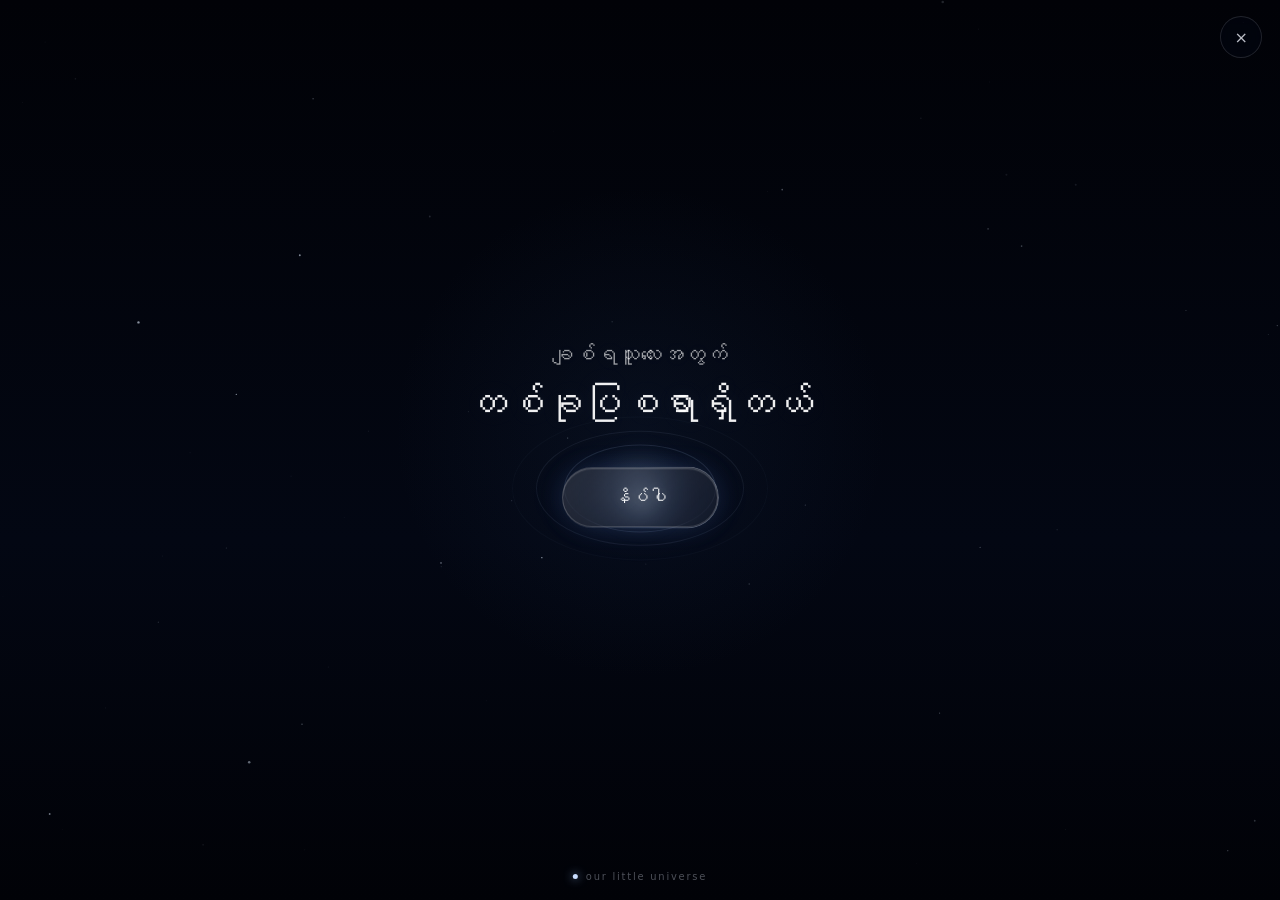
==== commit d09f301f: "Rename Universe-final.html to index.html Signed-off-by: mochigum48-cyber <mochigum48@gmail.com>" ====
--- a/index.html
+++ b/index.html
@@ -1,404 +1,474 @@
-<!DOCTYPE html>
+<!doctype html>
 <html lang="my">
 <head>
-  <meta charset="UTF-8">
-
-  <meta name="viewport" content="width=device-width, initial-scale=1, maximum-scale=1, user-scalable=no">
-  <meta name="theme-color" content="#0A0C1F">
-
-  <title>Reader's Odyssey</title>
-
-  <link rel="stylesheet" href="css/home.css">
-  <script src="https://telegram.org/js/telegram-web-app.js?63"></script>
+  <meta charset="utf-8">
+  <meta name="viewport" content="width=device-width, initial-scale=1, viewport-fit=cover">
+  <meta name="theme-color" content="#02040a">
+  <meta name="color-scheme" content="dark">
+  <meta name="description" content="Our Little Universe — a quiet journey through shared memories.">
+  <title>Our Little Universe</title>
+  <style>
+    :root {
+      --void: #010207;
+      --deep: #030713;
+      --mist: rgba(211, 226, 255, .72);
+      --soft: rgba(255, 255, 255, .62);
+      --muted: rgba(255, 255, 255, .42);
+      --line: rgba(218, 232, 255, .15);
+      --glass: rgba(12, 19, 35, .54);
+      --ease-out: cubic-bezier(.16, 1, .3, 1);
+      --ease-in-out: cubic-bezier(.77, 0, .175, 1);
+      --app-height: 100dvh;
+      --safe-top: max(1rem, env(safe-area-inset-top));
+      --safe-bottom: max(1.15rem, env(safe-area-inset-bottom));
+    }
+
+    * { box-sizing: border-box; }
+    html, body { width: 100%; height: 100%; margin: 0; background: var(--void); }
+    body {
+      overflow: hidden;
+      color: #fff;
+      font-family: Inter, ui-sans-serif, system-ui, -apple-system, BlinkMacSystemFont, "Segoe UI", sans-serif;
+      -webkit-font-smoothing: antialiased;
+      text-rendering: optimizeLegibility;
+    }
+    button { font: inherit; }
+    button:focus-visible { outline: 2px solid rgba(234, 244, 255, .95); outline-offset: 4px; }
+    .mm-text { font-family: "Noto Sans Myanmar", "Myanmar Text", Inter, system-ui, sans-serif; }
+    .sr-only { position:absolute; width:1px; height:1px; padding:0; margin:-1px; overflow:hidden; clip:rect(0,0,0,0); white-space:nowrap; border:0; }
+
+    .universe-app {
+      position: relative;
+      isolation: isolate;
+      width: 100%;
+      height: var(--app-height);
+      min-height: 100svh;
+      overflow: hidden;
+      background: radial-gradient(ellipse at 50% 44%, #0b1530 0%, #040917 34%, var(--void) 78%);
+      touch-action: manipulation;
+    }
+    .scene {
+      position: absolute;
+      inset: 0;
+      display: block;
+      width: 100%;
+      height: 100%;
+      overflow: hidden;
+      opacity: 0;
+      visibility: hidden;
+      pointer-events: none;
+      transform: scale(1.018);
+      transition: opacity 760ms var(--ease-out), transform 1100ms var(--ease-out), visibility 0s linear 760ms;
+    }
+    .scene.is-active {
+      opacity: 1;
+      visibility: visible;
+      pointer-events: auto;
+      transform: scale(1);
+      transition: opacity 760ms var(--ease-out), transform 1100ms var(--ease-out), visibility 0s linear 0s;
+    }
+    .scene-canvas { position:absolute; inset:0; display:block; width:100%; height:100%; pointer-events:none; }
+
+    .cosmic-atmosphere { position:absolute; inset:0; z-index:1; overflow:hidden; pointer-events:none; }
+    .nebula { position:absolute; width:70vmax; height:70vmax; border-radius:50%; filter:blur(70px); opacity:.12; mix-blend-mode:screen; }
+    .nebula--one { top:-42vmax; left:-34vmax; background:#3a6cae; animation: drift-one 20s ease-in-out infinite alternate; }
+    .nebula--two { bottom:-45vmax; right:-35vmax; background:#493b88; animation: drift-two 24s ease-in-out infinite alternate; }
+    .nebula--three { top:25%; left:25%; width:44vmax; height:44vmax; background:#8a9dca; opacity:.055; animation: drift-three 16s ease-in-out infinite alternate; }
+    .cosmic-vignette { position:absolute; inset:0; background:radial-gradient(ellipse at center, transparent 32%, rgba(0,0,0,.16) 62%, rgba(0,0,0,.75) 100%); }
+    @keyframes drift-one { to { transform:translate(6vw,5vh) scale(1.08); } }
+    @keyframes drift-two { to { transform:translate(-7vw,-4vh) scale(1.1); } }
+    @keyframes drift-three { to { transform:translate(5vw,-2vh) scale(.9); } }
+
+    /* Opening */
+    .scene--opening { z-index:10; background:radial-gradient(circle at 50% 48%, rgba(42,74,120,.13), transparent 31%), linear-gradient(180deg, #010207, #030713 60%, #010207); }
+    .opening-content { position:absolute; z-index:3; top:48%; left:50%; display:grid; justify-items:center; width:min(88vw, 620px); transform:translate(-50%,-50%); text-align:center; }
+    .opening-message { margin:0 0 2.1rem; }
+    .opening-message p { margin:0; text-shadow:0 0 26px rgba(210,228,255,.12); }
+    .opening-message__line--small { color:var(--soft); font-size:clamp(1rem, 4vw, 1.35rem); line-height:1.8; }
+    .opening-message__line--large { color:rgba(255,255,255,.94); font-size:clamp(1.65rem, 6vw, 2.45rem); font-weight:500; line-height:1.5; letter-spacing:-.02em; }
+    .opening-energy { position:absolute; z-index:1; top:50%; left:50%; width:16rem; height:10rem; transform:translate(-50%,-26%); pointer-events:none; }
+    .energy-core { position:absolute; top:50%; left:50%; width:6rem; height:6rem; border-radius:50%; transform:translate(-50%,-50%); background:radial-gradient(circle, rgba(255,255,255,.15), rgba(178,210,255,.06) 38%, transparent 70%); filter:blur(9px); animation: breath 4.5s ease-in-out infinite; }
+    .energy-ring { position:absolute; top:50%; left:50%; border:1px solid rgba(186,214,255,.12); border-radius:50%; transform:translate(-50%,-50%); }
+    .energy-ring--one { width:9.5rem; height:5.5rem; animation:ring-one 5s ease-in-out infinite; }
+    .energy-ring--two { width:13rem; height:7.2rem; opacity:.6; animation:ring-two 7s ease-in-out infinite; }
+    .energy-ring--three { width:16rem; height:9rem; opacity:.23; animation:ring-three 9s ease-in-out infinite; }
+    @keyframes breath { 50% { transform:translate(-50%,-50%) scale(1.16); opacity:.9; } }
+    @keyframes ring-one { 50% { transform:translate(-50%,-50%) scale(1.08); opacity:.6; } }
+    @keyframes ring-two { 50% { transform:translate(-50%,-50%) rotate(8deg) scale(1.04); } }
+    @keyframes ring-three { 50% { transform:translate(-50%,-50%) rotate(-10deg) scale(1.06); } }
+    .particle-button { position:relative; z-index:3; display:grid; place-items:center; width:9.7rem; height:3.75rem; padding:0; border:0; border-radius:999px; background:transparent; color:#fff; cursor:pointer; touch-action:manipulation; -webkit-tap-highlight-color:transparent; transition:transform 160ms var(--ease-out), opacity 360ms var(--ease-out); }
+    .particle-button:active { transform:scale(.965); }
+    .particle-button[disabled] { pointer-events:none; }
+    .particle-button__aura { position:absolute; inset:-1.1rem; border-radius:inherit; background:radial-gradient(ellipse, rgba(142,188,255,.2), rgba(111,145,255,.05) 44%, transparent 72%); filter:blur(14px); transition:transform 300ms var(--ease-out), opacity 300ms var(--ease-out); }
+    .particle-button__surface { position:absolute; inset:0; border:1px solid rgba(255,255,255,.21); border-radius:inherit; background:linear-gradient(135deg, rgba(255,255,255,.12), rgba(255,255,255,.035)); box-shadow:inset 0 1px 0 rgba(255,255,255,.14), 0 0 26px rgba(106,158,255,.14); backdrop-filter:blur(12px); }
+    .particle-button__border { position:absolute; inset:-1px; padding:1px; border-radius:inherit; opacity:.7; background:conic-gradient(from 0deg, transparent, rgba(255,255,255,.45), rgba(130,180,255,.2), transparent 70%); -webkit-mask:linear-gradient(#000 0 0) content-box, linear-gradient(#000 0 0); -webkit-mask-composite:xor; mask-composite:exclude; animation:spin 7s linear infinite; }
+    .particle-button__orbit { position:absolute; top:50%; left:50%; width:5px; height:5px; border-radius:50%; background:#fff; box-shadow:0 0 9px rgba(255,255,255,.88), 0 0 18px rgba(126,184,255,.6); pointer-events:none; }
+    .particle-button__orbit--one { animation:orbit-one 4.7s linear infinite; }
+    .particle-button__orbit--two { animation:orbit-two 6.2s linear infinite; }
+    .particle-button__orbit--three { animation:orbit-three 7.9s linear infinite; }
+    .particle-button__text { position:relative; z-index:1; color:rgba(255,255,255,.95); font-size:1.1rem; font-weight:500; text-shadow:0 0 14px rgba(255,255,255,.25); }
+    .particle-button:hover .particle-button__aura, .particle-button:focus-visible .particle-button__aura { transform:scale(1.1); opacity:1; }
+    @keyframes spin { to { transform:rotate(360deg); } }
+    @keyframes orbit-one { to { transform:translate(-50%,-50%) rotate(360deg) translateX(5.4rem); } }
+    @keyframes orbit-two { from { transform:translate(-50%,-50%) rotate(125deg) translateX(4.75rem); } to { transform:translate(-50%,-50%) rotate(485deg) translateX(4.75rem); } }
+    @keyframes orbit-three { from { transform:translate(-50%,-50%) rotate(245deg) translateX(6rem); } to { transform:translate(-50%,-50%) rotate(605deg) translateX(6rem); } }
+    .opening-status { position:absolute; z-index:3; bottom:var(--safe-bottom); left:50%; display:flex; align-items:center; gap:.5rem; transform:translateX(-50%); color:rgba(235,241,255,.33); font-size:.62rem; letter-spacing:.18em; text-transform:lowercase; white-space:nowrap; user-select:none; }
+    .opening-status__dot, .memory-hud__status { width:5px; height:5px; border-radius:50%; background:#c9ddff; box-shadow:0 0 10px rgba(152,195,255,.82); animation:status 2.8s ease-in-out infinite; }
+    @keyframes status { 50% { opacity:.45; transform:scale(.7); } }
+
+    /* Shared scene light */
+    .transition-overlay { position:absolute; z-index:100; inset:0; display:grid; place-items:center; pointer-events:none; opacity:0; visibility:hidden; background:#f8fbff; transition:opacity 640ms var(--ease-out), visibility 0s linear 640ms; }
+    .transition-overlay.is-visible { opacity:1; visibility:visible; transition:opacity 640ms var(--ease-out), visibility 0s; }
+    .transition-overlay__core { width:min(90vmax, 960px); aspect-ratio:1; border-radius:50%; background:radial-gradient(circle, rgba(255,255,255,1), rgba(236,244,255,.92) 30%, rgba(207,224,255,.22) 52%, transparent 73%); filter:blur(9px); transform:scale(.2); transition:transform 1000ms var(--ease-out); }
+    .transition-overlay.is-visible .transition-overlay__core { transform:scale(1.4); }
+
+    /* Solar system */
+    .scene--solar { z-index:20; background:radial-gradient(ellipse at 50% 42%, rgba(31,54,92,.25), transparent 32%), radial-gradient(ellipse at 50% 40%, #081126 0%, #030713 48%, #010207 100%); }
+    .solar-world { position:absolute; inset:0; z-index:2; pointer-events:none; transform:translate3d(var(--parallax-x,0), var(--parallax-y,0), 0); }
+    .memory-sun { position:absolute; z-index:3; width:4.5rem; height:4.5rem; border-radius:50%; transform:translate(-50%,-50%); pointer-events:none; }
+    .memory-sun__corona, .memory-sun__glow { position:absolute; inset:-2.5rem; border-radius:50%; background:radial-gradient(circle, rgba(255,239,205,.13), rgba(255,206,130,.04) 37%, transparent 71%); filter:blur(6px); animation:sun-breath 5s ease-in-out infinite; }
+    .memory-sun__image { position:absolute; inset:1.1rem; border-radius:50%; background:radial-gradient(circle at 35% 30%, #fffdf5, #ffeecf 37%, rgba(255,197,126,.55) 72%, transparent 100%); box-shadow:0 0 18px rgba(255,226,172,.3); }
+    .memory-sun__glow { inset:-1rem; opacity:.78; filter:blur(11px); }
+    @keyframes sun-breath { 50% { transform:scale(1.12); opacity:.72; } }
+    .planet-system { position:absolute; inset:0; z-index:5; }
+    .memory-planet { position:absolute; z-index:6; width:3rem; height:3rem; margin:-1.5rem; padding:0; border:0; border-radius:50%; background:transparent; color:transparent; cursor:pointer; -webkit-tap-highlight-color:transparent; touch-action:manipulation; transition:opacity 280ms var(--ease-out), transform 240ms var(--ease-out); }
+    .memory-planet::before { content:""; position:absolute; inset:.55rem; border-radius:50%; background:radial-gradient(circle, rgba(255,255,255,.05), transparent 70%); }
+    .memory-planet:hover::before, .memory-planet:focus-visible::before { box-shadow:0 0 0 1px rgba(238,245,255,.32), 0 0 18px rgba(178,205,255,.22); }
+    .memory-planet__body, .memory-planet__glow { display:none; }
+    .memory-planet.is-muted { opacity:.28; }
+    .memory-planet.is-awake { transform:scale(1.08); }
+    .scene--solar.is-leaving #solar-canvas { filter:brightness(1.2) saturate(.5); }
+    .scene--solar.is-leaving .memory-planet { pointer-events:none; }
+
+    .planet-memory, .memory-detail {
+      position:absolute; z-index:32; left:50%; top:50%; display:grid; grid-template-columns:minmax(4.8rem, 27%) 1fr; gap:1rem; align-items:center; width:min(89vw, 430px); max-height:min(58svh, 410px); padding:1.1rem 2.7rem 1.1rem 1.1rem; border:1px solid rgba(230,239,255,.18); border-radius:1.25rem; background:linear-gradient(135deg, rgba(33,46,75,.73), rgba(9,15,30,.78)); box-shadow:0 18px 70px rgba(0,0,0,.34), inset 0 1px 0 rgba(255,255,255,.11); backdrop-filter:blur(18px); transform:translate(-50%,-46%) scale(.96); opacity:0; visibility:hidden; pointer-events:none; transition:opacity 340ms var(--ease-out), transform 500ms var(--ease-out), visibility 0s linear 500ms;
+    }
+    .planet-memory.is-visible, .memory-detail.is-visible { opacity:1; visibility:visible; pointer-events:auto; transform:translate(-50%,-50%) scale(1); transition:opacity 340ms var(--ease-out), transform 500ms var(--ease-out), visibility 0s; }
+    .planet-memory__image, .memory-detail__image { width:100%; aspect-ratio:1; border-radius:1rem; overflow:hidden; background:radial-gradient(circle at 50% 45%, rgba(255,255,255,.92) 0 2%, rgba(184,212,255,.25) 4%, rgba(119,152,222,.08) 23%, transparent 62%), radial-gradient(circle at 65% 34%, rgba(255,221,183,.22), transparent 38%); box-shadow:inset 0 0 0 1px rgba(255,255,255,.11), 0 0 35px rgba(151,188,255,.09); }
+    .planet-memory__image.has-image, .memory-detail__image.has-image { background-size:cover; background-position:center; filter:saturate(.82) contrast(1.04); }
+    .planet-memory__close, .memory-detail__close { position:absolute; top:.75rem; right:.8rem; display:grid; place-items:center; width:2.45rem; height:2.45rem; padding:0; border:0; border-radius:50%; color:rgba(255,255,255,.82); background:rgba(255,255,255,.06); cursor:pointer; transition:background 160ms var(--ease-out), transform 160ms var(--ease-out); }
+    .planet-memory__close:hover, .memory-detail__close:hover { background:rgba(255,255,255,.13); transform:scale(1.06); }
+    .planet-memory__category, .memory-detail__category { display:block; margin-bottom:.5rem; color:rgba(207,222,255,.58); font-size:.62rem; letter-spacing:.16em; text-transform:uppercase; }
+    .planet-memory__text, .memory-detail__text { max-height:34svh; margin:0; overflow:auto; color:rgba(255,255,255,.93); font-size:clamp(.95rem, 3.7vw, 1.08rem); line-height:1.75; }
+
+    .watch-prompt { position:absolute; z-index:25; right:0; bottom:calc(var(--safe-bottom) + .15rem); left:0; display:grid; justify-items:center; gap:1rem; width:min(92vw, 460px); margin:auto; padding:.7rem .5rem; opacity:0; visibility:hidden; pointer-events:none; transform:translateY(1.2rem); filter:blur(5px); transition:opacity 720ms var(--ease-out), transform 800ms var(--ease-out), filter 720ms var(--ease-out), visibility 0s linear 800ms; }
+    .watch-prompt.is-visible { opacity:1; visibility:visible; pointer-events:auto; transform:translateY(0); filter:blur(0); transition:opacity 720ms var(--ease-out), transform 800ms var(--ease-out), filter 720ms var(--ease-out), visibility 0s; }
+    .watch-prompt.is-hiding { opacity:0; pointer-events:none; transform:translateY(.65rem); filter:blur(4px); }
+    .watch-prompt__question { margin:0; color:rgba(255,255,255,.92); font-size:clamp(1.25rem, 5.25vw, 1.75rem); font-weight:400; letter-spacing:-.025em; line-height:1.5; text-align:center; text-shadow:0 0 28px rgba(203,221,255,.13); }
+    .watch-prompt__actions { position:relative; display:flex; align-items:center; justify-content:center; gap:.7rem; min-height:3rem; }
+    .cosmic-action { position:relative; min-width:7.5rem; min-height:2.9rem; padding:.5rem 1.2rem; border:1px solid rgba(227,238,255,.18); border-radius:999px; background:rgba(255,255,255,.055); color:rgba(255,255,255,.92); cursor:pointer; touch-action:manipulation; -webkit-tap-highlight-color:transparent; transition:background 180ms var(--ease-out), border-color 180ms var(--ease-out), transform 160ms var(--ease-out), opacity 200ms var(--ease-out); }
+    .cosmic-action:hover, .cosmic-action:focus-visible { border-color:rgba(244,249,255,.42); background:rgba(255,255,255,.1); }
+    .cosmic-action:active { transform:scale(.97); }
+    .cosmic-action--primary { background:linear-gradient(135deg, rgba(239,246,255,.2), rgba(157,194,255,.13)); box-shadow:inset 0 1px 0 rgba(255,255,255,.16), 0 0 24px rgba(152,192,255,.1); }
+    .runaway-button { will-change:transform; transition:transform 310ms var(--ease-out), background 180ms var(--ease-out), border-color 180ms var(--ease-out); }
+    .runaway-message { min-height:1.1rem; margin:0; color:rgba(222,233,255,.58); font-size:.76rem; text-align:center; opacity:0; transform:translateY(.25rem); transition:opacity 260ms var(--ease-out), transform 260ms var(--ease-out); }
+    .runaway-message.is-visible { opacity:1; transform:translateY(0); }
+
+    /* Love speed */
+    .scene--love-speed { z-index:24; background:#010207; }
+    .love-speed-core { position:absolute; z-index:2; top:50%; left:50%; width:5rem; height:5rem; border-radius:50%; transform:translate(-50%,-50%) scale(.3); background:radial-gradient(circle, #fff 0, rgba(244,249,255,.78) 15%, rgba(202,224,255,.22) 38%, transparent 72%); filter:blur(1px); opacity:0; pointer-events:none; }
+    .scene--love-speed.is-running .love-speed-core { animation:love-core 4.4s var(--ease-in-out) forwards; }
+    @keyframes love-core { 0% { opacity:0; transform:translate(-50%,-50%) scale(.2); } 23% { opacity:.56; transform:translate(-50%,-50%) scale(.55); } 64% { opacity:.88; transform:translate(-50%,-50%) scale(2.7); } 100% { opacity:1; transform:translate(-50%,-50%) scale(12); } }
+
+    /* Memory universe */
+    .scene--memories { z-index:30; background:radial-gradient(ellipse at 50% 40%, rgba(42,60,104,.18), transparent 37%), #02050e; }
+    .memory-atmosphere { position:absolute; inset:0; z-index:1; pointer-events:none; }
+    .memory-nebula { position:absolute; width:68vmax; height:68vmax; border-radius:50%; filter:blur(70px); opacity:.09; }
+    .memory-nebula--one { top:-35vmax; left:-36vmax; background:#5077c0; animation:drift-one 24s ease-in-out infinite alternate; }
+    .memory-nebula--two { right:-38vmax; bottom:-37vmax; background:#83528d; animation:drift-two 26s ease-in-out infinite alternate; }
+    .memory-object-layer { position:absolute; inset:0; z-index:4; }
+    .memory-object { position:absolute; display:grid; place-items:center; width:clamp(3.2rem, 15vw, 5rem); aspect-ratio:1; padding:0; border:0; border-radius:50%; background:transparent; color:transparent; cursor:pointer; -webkit-tap-highlight-color:transparent; touch-action:manipulation; opacity:0; transform:translate(-50%,-50%) scale(.72); transition:opacity 720ms var(--ease-out), transform 860ms var(--ease-out); }
+    .memory-object.is-formed { opacity:1; transform:translate(-50%,-50%) scale(1); }
+    .memory-object::before { content:""; position:absolute; inset:20%; border-radius:50%; background:radial-gradient(circle, rgba(255,255,255,.95) 0 5%, rgba(218,231,255,.35) 18%, rgba(161,190,245,.12) 44%, transparent 72%); box-shadow:0 0 22px rgba(186,211,255,.15); transition:transform 260ms var(--ease-out), box-shadow 260ms var(--ease-out); }
+    .memory-object::after { content:""; position:absolute; inset:0; border:1px solid rgba(223,237,255,.13); border-radius:48% 52% 50% 47%; opacity:.42; transform:rotate(var(--tilt, 0deg)); }
+    .memory-object:hover::before, .memory-object:focus-visible::before { transform:scale(1.2); box-shadow:0 0 34px rgba(214,230,255,.27); }
+    .memory-object--special::before { background:radial-gradient(circle, rgba(255,255,255,1) 0 5%, rgba(255,233,207,.47) 17%, rgba(206,223,255,.17) 48%, transparent 72%); box-shadow:0 0 38px rgba(255,234,201,.18); }
+    .special-memory-layer { position:absolute; z-index:3; inset:0; pointer-events:none; }
+    .special-memory-layer::before { content:""; position:absolute; top:29%; left:71%; width:8rem; height:8rem; border-radius:50%; transform:translate(-50%,-50%); background:radial-gradient(circle, rgba(255,232,201,.10), transparent 69%); filter:blur(5px); opacity:0; transition:opacity 1s var(--ease-out); }
+    .scene--memories.is-settled .special-memory-layer::before { opacity:1; }
+    .memory-intro { position:absolute; z-index:8; top:var(--safe-top); left:50%; width:min(86vw, 430px); transform:translate(-50%, .9rem); text-align:center; pointer-events:none; opacity:0; filter:blur(5px); transition:opacity 950ms var(--ease-out), transform 1000ms var(--ease-out), filter 800ms var(--ease-out); }
+    .memory-intro.is-visible { opacity:1; transform:translate(-50%, 0); filter:blur(0); }
+    .memory-intro__eyebrow { margin:0 0 .6rem; color:rgba(207,222,255,.47); font-size:.61rem; letter-spacing:.25em; }
+    .memory-intro__title { margin:0; color:rgba(255,255,255,.92); font-size:clamp(1.25rem, 5vw, 1.9rem); font-weight:400; line-height:1.55; text-shadow:0 0 26px rgba(185,208,255,.1); }
+    .memory-hud { position:absolute; z-index:9; left:50%; bottom:var(--safe-bottom); display:flex; align-items:center; gap:.5rem; transform:translateX(-50%); color:rgba(222,233,255,.38); font-size:.58rem; letter-spacing:.16em; text-transform:lowercase; white-space:nowrap; opacity:0; transition:opacity 800ms var(--ease-out); }
+    .scene--memories.is-settled .memory-hud { opacity:1; }
+    .memory-detail { z-index:12; max-height:min(67svh, 500px); }
+    .memory-detail__date { display:block; margin:.1rem 0 .65rem; color:rgba(219,230,255,.38); font-size:.7rem; }
+
+    /* Sound */
+    .sound-toggle { position:absolute; z-index:60; top:var(--safe-top); right:calc(var(--safe-top) + .1rem); display:grid; place-items:center; width:2.65rem; height:2.65rem; padding:0; border:1px solid rgba(234,243,255,.13); border-radius:50%; background:rgba(4,9,21,.44); color:rgba(245,249,255,.77); cursor:pointer; backdrop-filter:blur(12px); -webkit-tap-highlight-color:transparent; transition:background 160ms var(--ease-out), transform 160ms var(--ease-out); }
+    .sound-toggle:hover { background:rgba(255,255,255,.1); }
+    .sound-toggle:active { transform:scale(.94); }
+    .sound-toggle__icon--on { display:none; }
+    .sound-toggle.is-on .sound-toggle__icon--on { display:block; }
+    .sound-toggle.is-on .sound-toggle__icon--off { display:none; }
+
+    @media (max-height: 500px) and (orientation: landscape) {
+      .opening-content { top:50%; transform:translate(-50%,-50%) scale(.82); }
+      .opening-message { margin-bottom:1rem; }
+      .watch-prompt { bottom:calc(var(--safe-bottom) + .1rem); gap:.45rem; padding:.3rem; }
+      .watch-prompt__question { font-size:1.15rem; }
+      .cosmic-action { min-height:2.55rem; }
+      .memory-intro { top:calc(var(--safe-top) - .3rem); }
+      .memory-detail, .planet-memory { max-height:72svh; }
+    }
+    @media (min-width: 700px) {
+      .watch-prompt { bottom:max(3rem, env(safe-area-inset-bottom)); }
+      .memory-intro { top:max(3.4rem, env(safe-area-inset-top)); }
+    }
+    @media (prefers-reduced-motion: reduce) {
+      *, *::before, *::after { animation-duration:.001ms !important; animation-iteration-count:1 !important; scroll-behavior:auto !important; }
+      .scene { transition-duration:100ms; }
+    }
+  </style>
 </head>
 <body>
-  <!-- Decorative background -->
-  <div class="bg-mist bg-mist-1"></div>
-  <div class="bg-mist bg-mist-2"></div>
-
-  <div class="floating-decor decor-butterfly decor-butterfly-1" aria-hidden="true">
-    <svg viewBox="0 0 120 90" class="butterfly-svg" xmlns="http://www.w3.org/2000/svg">
-      <g class="wing left-wing">
-        <path d="M58 45C41 18 15 10 8 27c-8 19 8 38 31 40 11 1 16-8 19-22Z" fill="#F7D982"/>
-        <path d="M58 45C38 32 20 34 15 47c-5 13 7 22 22 19 11-2 17-10 21-21Z" fill="#60A4D9" fill-opacity=".35"/>
-      </g>
-      <g class="wing right-wing">
-        <path d="M62 45C79 18 105 10 112 27c8 19-8 38-31 40-11 1-16-8-19-22Z" fill="#F7D982"/>
-        <path d="M62 45C82 32 100 34 105 47c5 13-7 22-22 19-11-2-17-10-21-21Z" fill="#60A4D9" fill-opacity=".35"/>
-      </g>
-      <path d="M60 42v32" stroke="#F0C057" stroke-width="3" stroke-linecap="round"/>
-      <path d="M60 42c-5-6-9-10-13-13" stroke="#F0C057" stroke-width="2" stroke-linecap="round" fill="none"/>
-      <path d="M60 42c5-6 9-10 13-13" stroke="#F0C057" stroke-width="2" stroke-linecap="round" fill="none"/>
-      <circle cx="60" cy="40" r="4" fill="#F0C057"/>
-    </svg>
-  </div>
-
-  <div class="floating-decor decor-butterfly decor-butterfly-2" aria-hidden="true">
-    <svg viewBox="0 0 120 90" class="butterfly-svg" xmlns="http://www.w3.org/2000/svg">
-      <g class="wing left-wing">
-        <path d="M58 45C41 18 15 10 8 27c-8 19 8 38 31 40 11 1 16-8 19-22Z" fill="#EFD7FF"/>
-        <path d="M58 45C38 32 20 34 15 47c-5 13 7 22 22 19 11-2 17-10 21-21Z" fill="#A8D8FF" fill-opacity=".28"/>
-      </g>
-      <g class="wing right-wing">
-        <path d="M62 45C79 18 105 10 112 27c8 19-8 38-31 40-11 1-16-8-19-22Z" fill="#EFD7FF"/>
-        <path d="M62 45C82 32 100 34 105 47c5 13-7 22-22 19-11-2-17-10-21-21Z" fill="#A8D8FF" fill-opacity=".28"/>
-      </g>
-      <path d="M60 42v32" stroke="#F0C057" stroke-width="3" stroke-linecap="round"/>
-      <path d="M60 42c-5-6-9-10-13-13" stroke="#F0C057" stroke-width="2" stroke-linecap="round" fill="none"/>
-      <path d="M60 42c5-6 9-10 13-13" stroke="#F0C057" stroke-width="2" stroke-linecap="round" fill="none"/>
-      <circle cx="60" cy="40" r="4" fill="#F0C057"/>
-    </svg>
-  </div>
-
-  <div class="floating-decor decor-flower decor-flower-1" aria-hidden="true">
-    <svg viewBox="0 0 120 120" class="flower-svg" xmlns="http://www.w3.org/2000/svg">
-      <g>
-        <ellipse cx="60" cy="25" rx="14" ry="24" fill="#F7D982"/>
-        <ellipse cx="60" cy="25" rx="14" ry="24" fill="#F0C057" fill-opacity=".42" transform="rotate(45 60 60)"/>
-        <ellipse cx="60" cy="25" rx="14" ry="24" fill="#F0C057" fill-opacity=".42" transform="rotate(90 60 60)"/>
-        <ellipse cx="60" cy="25" rx="14" ry="24" fill="#F7D982" fill-opacity=".8" transform="rotate(135 60 60)"/>
-        <circle cx="60" cy="60" r="16" fill="#FFEEB8"/>
-        <circle cx="60" cy="60" r="8" fill="#F0C057"/>
-      </g>
-    </svg>
-  </div>
-
-  <div class="floating-decor decor-flower decor-flower-2" aria-hidden="true">
-    <svg viewBox="0 0 120 120" class="flower-svg" xmlns="http://www.w3.org/2000/svg">
-      <g>
-        <ellipse cx="60" cy="25" rx="14" ry="24" fill="#DFF5E1"/>
-        <ellipse cx="60" cy="25" rx="14" ry="24" fill="#6B9080" fill-opacity=".38" transform="rotate(45 60 60)"/>
-        <ellipse cx="60" cy="25" rx="14" ry="24" fill="#91C7E8" fill-opacity=".28" transform="rotate(90 60 60)"/>
-        <ellipse cx="60" cy="25" rx="14" ry="24" fill="#DFF5E1" fill-opacity=".78" transform="rotate(135 60 60)"/>
-        <circle cx="60" cy="60" r="16" fill="#FFF6D8"/>
-        <circle cx="60" cy="60" r="8" fill="#F0C057"/>
-      </g>
-    </svg>
-  </div>
-
-  <div class="petal petal-1" aria-hidden="true">❀</div>
-  <div class="petal petal-2" aria-hidden="true">✿</div>
-  <div class="petal petal-3" aria-hidden="true">❀</div>
-
-  <main class="app">
-    <header class="topbar">
-      <div class="brand">
-        <div class="brand-mark float-slow">
-          <span>✦</span>
-        </div>
-
-        <div class="brand-text">
-          <h1>Reader's Odyssey</h1>
-          <p>Your reading garden</p>
-        </div>
+  <main id="universe-app" class="universe-app" data-phase="opening">
+    <div id="cosmic-atmosphere" class="cosmic-atmosphere" aria-hidden="true">
+      <div class="nebula nebula--one"></div><div class="nebula nebula--two"></div><div class="nebula nebula--three"></div><div class="cosmic-vignette"></div>
+    </div>
+
+    <section id="scene-opening" class="scene scene--opening is-active" aria-label="Our Little Universe opening" aria-hidden="false">
+      <canvas id="particle-canvas" class="scene-canvas scene-canvas--particles" aria-hidden="true"></canvas>
+      <div id="star-layer" aria-hidden="true"></div>
+      <div id="opening-energy" class="opening-energy" aria-hidden="true"><div class="energy-core"></div><div class="energy-ring energy-ring--one"></div><div class="energy-ring energy-ring--two"></div><div class="energy-ring energy-ring--three"></div></div>
+      <div id="opening-content" class="opening-content">
+        <div id="opening-message" class="opening-message mm-text"><p class="opening-message__line opening-message__line--small">ချစ်ရသူလေးအတွက်</p><p class="opening-message__line opening-message__line--large">တစ်ခုပြစရာရှိတယ်</p></div>
+        <button id="particle-button" class="particle-button" type="button" aria-label="နိပ်ပါ" aria-describedby="opening-message"><span class="particle-button__aura" aria-hidden="true"></span><span class="particle-button__orbit particle-button__orbit--one" aria-hidden="true"></span><span class="particle-button__orbit particle-button__orbit--two" aria-hidden="true"></span><span class="particle-button__orbit particle-button__orbit--three" aria-hidden="true"></span><span class="particle-button__border" aria-hidden="true"></span><span class="particle-button__surface" aria-hidden="true"></span><span id="particle-button-text" class="particle-button__text mm-text" aria-hidden="true">နိပ်ပါ</span></button>
       </div>
-
-      <button class="profile-button" type="button" onclick="openProfile()" aria-label="Open profile">◌</button>
-    </header>
-
-    <section class="greeting">
-      <p class="greeting-small">WELCOME BACK, READER</p>
-      <h2>ဒီနေ့ ဘယ်စာအုပ်ကို<br><span>ဖတ်ကြမလဲ?</span></h2>
+      <div id="opening-status" class="opening-status" aria-hidden="true"><span class="opening-status__dot"></span><span>our little universe</span></div>
     </section>
 
-    <section class="search-section">
-      <label class="search-box" for="searchInput">
-        <span class="search-symbol">⌕</span>
-        <input id="searchInput" type="search" placeholder="စာအုပ်ရှာရန်..." autocomplete="off">
-        <button id="clearButton" class="clear-button" type="button" onclick="clearSearch()" aria-label="Clear search">×</button>
-      </label>
+    <section id="scene-travel" class="scene scene--travel" aria-label="Space travel" aria-hidden="true">
+      <canvas id="warp-canvas" class="scene-canvas scene-canvas--warp" aria-hidden="true"></canvas>
+      <div id="warp-streak-layer" aria-hidden="true"></div><div id="warp-core" aria-hidden="true"></div><div id="travel-message" class="sr-only">ချစ်တယ်</div><div id="white-light" aria-hidden="true"></div>
     </section>
 
-    <section class="section">
-      <div class="section-title-row">
-        <h2>ဆက်ဖတ်ရန်</h2>
-        <button class="text-button" type="button" onclick="showMessage('Reading history ကို နောက်ပိုင်းထည့်ပေးပါမယ်')">အားလုံးကြည့်ရန်</button>
-      </div>
-
-      <article class="continue-card">
-        <div class="continue-cover">
-          <div class="cover-orbit"></div>
-          <div class="cover-flower float-medium">✿</div>
-          <div class="cover-star float-reverse">✦</div>
-        </div>
-
-        <div class="continue-info">
-          <span class="status-label">BLOOMING · 65%</span>
-          <h3>မိုးရာသီရဲ့အိပ်မက်</h3>
-          <p class="author">မောင်မောင်</p>
-
-          <div class="progress-row">
-            <div class="progress-bar"><span style="width:65%"></span></div>
-            <span class="progress-number">65%</span>
-          </div>
-
-          <button class="continue-button" type="button" onclick="continueReading()">
-            ဆက်ဖတ်ရန် <span>→</span>
-          </button>
-        </div>
-      </article>
+    <section id="scene-solar" class="scene scene--solar" aria-label="Memory Solar System" aria-hidden="true">
+      <canvas id="solar-canvas" class="scene-canvas scene-canvas--solar" aria-hidden="true"></canvas>
+      <div id="solar-world" class="solar-world" aria-hidden="true"><div id="memory-sun" class="memory-sun"><div class="memory-sun__corona"></div><div class="memory-sun__image"></div><div class="memory-sun__glow"></div></div><div id="planet-system" class="planet-system">
+        <button class="memory-planet memory-planet--first" data-category="first-memories" type="button" aria-label="First Memories"><span class="memory-planet__body"></span><span class="memory-planet__glow"></span></button>
+        <button class="memory-planet memory-planet--cute" data-category="cute" type="button" aria-label="Cute Moments"><span class="memory-planet__body"></span><span class="memory-planet__glow"></span></button>
+        <button class="memory-planet memory-planet--random" data-category="random" type="button" aria-label="Random Moments"><span class="memory-planet__body"></span><span class="memory-planet__glow"></span></button>
+        <button class="memory-planet memory-planet--romantic" data-category="romantic" type="button" aria-label="Romantic Memories"><span class="memory-planet__body"></span><span class="memory-planet__glow"></span></button>
+        <button class="memory-planet memory-planet--funny" data-category="funny" type="button" aria-label="Funny Moments"><span class="memory-planet__body"></span><span class="memory-planet__glow"></span></button>
+        <button class="memory-planet memory-planet--special" data-category="special" type="button" aria-label="Special Words"><span class="memory-planet__body"></span><span class="memory-planet__glow"></span></button>
+        <button class="memory-planet memory-planet--rizz" data-category="rizz" type="button" aria-label="Rizz"><span class="memory-planet__body"></span><span class="memory-planet__glow"></span></button>
+        <button class="memory-planet memory-planet--future" data-category="future" type="button" aria-label="Future Dreams"><span class="memory-planet__body"></span><span class="memory-planet__glow"></span></button>
+      </div></div>
+      <aside id="planet-memory" class="planet-memory" aria-hidden="true" aria-label="Selected memory"><button id="planet-memory-close" class="planet-memory__close" type="button" aria-label="Close memory">×</button><div id="planet-memory-image" class="planet-memory__image" aria-hidden="true"></div><div class="planet-memory__content"><span id="planet-memory-category" class="planet-memory__category"></span><p id="planet-memory-text" class="planet-memory__text mm-text"></p></div></aside>
+      <div id="watch-prompt" class="watch-prompt" aria-hidden="true"><p id="watch-question" class="watch-prompt__question mm-text">အတူတူကြည့်ကြမလား?</p><div class="watch-prompt__actions"><button id="watch-yes" class="cosmic-action cosmic-action--primary mm-text" type="button"><span>ကြည့်မယ်</span></button><button id="watch-no" class="cosmic-action cosmic-action--secondary runaway-button mm-text" type="button"><span>မကြည့်ဘူး</span></button></div><p id="runaway-message" class="runaway-message mm-text" aria-live="polite"></p></div>
     </section>
 
-    <section class="section category-section">
-      <div class="section-title-row">
-        <h2>အမျိုးအစားများ</h2>
-        <button class="text-button" type="button" onclick="showExplore()">ပိုကြည့်ရန်</button>
-      </div>
-
-      <div class="category-list">
-        <button class="category active" type="button" onclick="selectCategory(this, 'all')">အားလုံး</button>
-        <button class="category" type="button" onclick="selectCategory(this, 'ဝတ္ထု')">ဝတ္ထု</button>
-        <button class="category" type="button" onclick="selectCategory(this, 'ပညာရေး')">ပညာရေး</button>
-        <button class="category" type="button" onclick="selectCategory(this, 'သမိုင်း')">သမိုင်း</button>
-        <button class="category" type="button" onclick="selectCategory(this, 'စိတ်ကူးယဉ်')">စိတ်ကူးယဉ်</button>
-      </div>
+    <section id="scene-love-speed" class="scene scene--love-speed" aria-label="Love light speed" aria-hidden="true"><canvas id="love-speed-canvas" class="scene-canvas scene-canvas--love-speed" aria-hidden="true"></canvas><div id="love-speed-core" class="love-speed-core" aria-hidden="true"></div></section>
+
+    <section id="scene-memories" class="scene scene--memories" aria-label="Floating memory universe" aria-hidden="true">
+      <canvas id="memory-canvas" class="scene-canvas scene-canvas--memory" aria-hidden="true"></canvas><div id="memory-atmosphere" class="memory-atmosphere" aria-hidden="true"><div class="memory-nebula memory-nebula--one"></div><div class="memory-nebula memory-nebula--two"></div></div><div id="special-memory-layer" class="special-memory-layer" aria-hidden="true"></div><div id="memory-object-layer" class="memory-object-layer"></div>
+      <div id="memory-intro" class="memory-intro" aria-live="polite"><p class="memory-intro__eyebrow">OUR LITTLE UNIVERSE</p><p class="memory-intro__title mm-text">မင်းနဲ့ပတ်သက်တဲ့<br>အမှတ်တရလေးတွေ...</p></div><div id="memory-hud" class="memory-hud" aria-hidden="true"><span class="memory-hud__status"></span><span>memories floating</span></div>
+      <aside id="memory-detail" class="memory-detail" aria-hidden="true" aria-label="Selected floating memory"><button id="memory-detail-close" class="memory-detail__close" type="button" aria-label="Close memory">×</button><div id="memory-detail-image" class="memory-detail__image" aria-hidden="true"></div><div><span id="memory-detail-category" class="memory-detail__category"></span><span id="memory-detail-date" class="memory-detail__date"></span><p id="memory-detail-text" class="memory-detail__text mm-text"></p></div></aside>
     </section>
 
-    <section class="section">
-      <div class="section-title-row">
-        <h2>စာအုပ်အသစ်များ</h2>
-        <button class="text-button" type="button" onclick="showExplore()">အားလုံးကြည့်ရန်</button>
-      </div>
-
-      <div class="book-scroller" id="bookScroller"></div>
-
-      <p class="not-found" id="notFound" hidden>ရှာဖွေထားသော စာအုပ်မတွေ့ပါ။</p>
-    </section>
-
-    <section class="profile-panel" id="profilePanel" hidden>
-      <div class="profile-panel-head">
-        <h2>Profile</h2>
-        <button class="close-button" type="button" onclick="closeProfile()">×</button>
-      </div>
-
-      <div class="profile-user">
-        <div class="profile-avatar">◌</div>
-        <div>
-          <h3 id="profileName">Reader</h3>
-          <p id="profileUsername">@reader</p>
-        </div>
-      </div>
-
-      <div class="profile-stat-row">
-        <div class="profile-stat"><strong>12</strong><span>ဖတ်ပြီး</span></div>
-        <div class="profile-stat"><strong id="savedCount">0</strong><span>သိမ်းထား</span></div>
-        <div class="profile-stat"><strong>65%</strong><span>ခရီးစဉ်</span></div>
-      </div>
-
-      <button class="profile-menu-item" type="button" onclick="showMessage('My Library ကို နောက်ပိုင်းထည့်ပေးပါမယ်')">
-        <span>✧</span><span>My Library</span><b>›</b>
-      </button>
-
-      <button class="profile-menu-item" type="button" onclick="toggleTheme()">
-        <span>☾</span><span>Night Garden</span><b id="themeStatus">ON</b>
-      </button>
-
-      <button class="profile-menu-item" type="button" onclick="showMessage('Help & Support ကို နောက်ပိုင်းထည့်ပေးပါမယ်')">
-        <span>?</span><span>Help & Support</span><b>›</b>
-      </button>
-    </section>
+    <button id="sound-toggle" class="sound-toggle" type="button" aria-label="Toggle sound" aria-pressed="false"><span class="sound-toggle__icon sound-toggle__icon--on" aria-hidden="true">♪</span><span class="sound-toggle__icon sound-toggle__icon--off" aria-hidden="true">×</span></button>
+    <div id="transition-overlay" class="transition-overlay" aria-hidden="true"><div class="transition-overlay__core"></div></div>
   </main>
 
-  <nav class="bottom-nav">
-    <button class="nav-item active" type="button" onclick="goHome(this)">
-      <span>⌂</span><small>ပင်မ</small>
-    </button>
-    <button class="nav-item" type="button" onclick="showExplore(this)">
-      <span>⌕</span><small>ရှာရန်</small>
-    </button>
-    <button class="nav-item" type="button" onclick="showLibrary(this)">
-      <span>✧</span><small>Library</small>
-    </button>
-    <button class="nav-item" type="button" onclick="goProfile(this)">
-      <span>◌</span><small>Profile</small>
-    </button>
-  </nav>
-
-  <div class="toast" id="toast"></div>
+  <noscript><p class="mm-text" style="position:fixed;inset:0;display:grid;place-items:center;margin:0;padding:2rem;background:#010207;color:#fff;text-align:center">ဒီ Universe ကိုကြည့်ဖို့ JavaScript ကို ဖွင့်ပေးပါနော်။</p></noscript>
 
   <script>
-    const books = [
-      { id: 1, title: "ကြယ်စုများအောက်မှာ", author: "ခင်ခင်", category: "စိတ်ကူးယဉ်", rating: "4.8", state: "SEED" },
-      { id: 2, title: "မြန်မာ့သမိုင်းမှတ်တမ်း", author: "သမိုင်းလေ့လာသူ", category: "သမိုင်း", rating: "4.7", state: "SPROUT" },
-      { id: 3, title: "စိတ်ကူးပန်းဥယျာဉ်", author: "မေသူ", category: "ပညာရေး", rating: "4.6", state: "BLOOM" },
-      { id: 4, title: "တိတ်ဆိတ်သောလမ်း", author: "အောင်အောင်", category: "ဝတ္ထု", rating: "4.5", state: "SEED" }
+  (() => {
+    'use strict';
+    const $ = (selector, scope = document) => scope.querySelector(selector);
+    const $$ = (selector, scope = document) => [...scope.querySelectorAll(selector)];
+    const clamp = (value, min, max) => Math.max(min, Math.min(max, value));
+    const easeOut = (t) => 1 - Math.pow(1 - clamp(t, 0, 1), 3);
+    const easeInOut = (t) => t < .5 ? 4 * t * t * t : 1 - Math.pow(-2 * t + 2, 3) / 2;
+
+    const dom = {
+      app: $('#universe-app'), overlay: $('#transition-overlay'), sound: $('#sound-toggle'),
+      scenes: { opening: $('#scene-opening'), travel: $('#scene-travel'), solar: $('#scene-solar'), loveSpeed: $('#scene-love-speed'), memories: $('#scene-memories') },
+      opening: { canvas: $('#particle-canvas'), button: $('#particle-button') },
+      travel: { canvas: $('#warp-canvas') },
+      solar: { canvas: $('#solar-canvas'), sun: $('#memory-sun'), prompt: $('#watch-prompt'), yes: $('#watch-yes'), no: $('#watch-no'), runaway: $('#runaway-message'), card: $('#planet-memory'), cardClose: $('#planet-memory-close'), cardImage: $('#planet-memory-image'), cardCategory: $('#planet-memory-category'), cardText: $('#planet-memory-text'), planets: $$('.memory-planet') },
+      love: { canvas: $('#love-speed-canvas'), core: $('#love-speed-core') },
+      memories: { canvas: $('#memory-canvas'), objectLayer: $('#memory-object-layer'), intro: $('#memory-intro'), hud: $('#memory-hud'), detail: $('#memory-detail'), detailClose: $('#memory-detail-close'), detailImage: $('#memory-detail-image'), detailCategory: $('#memory-detail-category'), detailDate: $('#memory-detail-date'), detailText: $('#memory-detail-text') }
+    };
+
+    const performanceProfile = (() => {
+      const cores = navigator.hardwareConcurrency || 4;
+      const memory = navigator.deviceMemory || 4;
+      const mobile = matchMedia('(max-width: 767px)').matches;
+      if (!mobile && cores >= 8 && memory >= 8) return { tier: 'high', multiplier: 1.2, dpr: 2 };
+      if (cores >= 6 && memory >= 4) return { tier: 'medium', multiplier: 1, dpr: 1.75 };
+      return { tier: 'low', multiplier: .64, dpr: 1.35 };
+    })();
+
+    const appState = { phase: 'opening', transitioning: false, reducedMotion: matchMedia('(prefers-reduced-motion: reduce)').matches, soundEnabled: false, solarLeavingAt: 0, promptAttempts: 0, selectedSolar: null, selectedMemory: null, visualViewportHeight: 0, initialized: false };
+    const timers = new Set();
+    const later = (fn, ms) => { const id = setTimeout(() => { timers.delete(id); fn(); }, ms); timers.add(id); return id; };
+
+    const memories = [
+      { id:'first-memories', category:'First Memories', date:'the beginning', tint:[163,198,255], orbit:0, angle:4, speed:.110, depth:.8, text:'ပထမဆုံး စကားလေးတွေကနေ ဒီကမ္ဘာလေး စတင်လာခဲ့တယ်။' },
+      { id:'cute', category:'Cute Moments', date:'little smiles', tint:[255,199,222], orbit:1, angle:47, speed:-.078, depth:1, text:'နေ့တိုင်းမှာ အကြောင်းမရှိပဲ ပြုံးမိစေတဲ့ အခိုက်အတန့်လေးတွေ။' },
+      { id:'random', category:'Random Moments', date:'ordinary days', tint:[202,188,255], orbit:0, angle:92, speed:.114, depth:.7, text:'ဘာမှမဟုတ်သလိုပေမယ့် အမြဲမှတ်မိနေမယ့်နေ့တွေ။' },
+      { id:'romantic', category:'Romantic Memories', date:'with you', tint:[255,186,201], orbit:1, angle:138, speed:-.074, depth:.95, text:'မင်းနားမှာ ရှိရုံနဲ့ အချိန်က ပိုနူးညံ့သွားတယ်။' },
+      { id:'funny', category:'Funny Moments', date:'shared laughter', tint:[255,224,184], orbit:0, angle:184, speed:.104, depth:.72, text:'အတူရယ်ခဲ့တဲ့ အချိန်တွေက ကြယ်လေးတွေလို လင်းနေဆဲပဲ။' },
+      { id:'special', category:'Special Words', date:'kept close', tint:[255,232,204], orbit:2, angle:225, speed:.052, depth:1, special:true, text:'အရေးကြီးဆုံးအရာတွေက တိတ်တိတ်လေးနေပေမယ့် အလွန်တန်ဖိုးရှိတယ်။' },
+      { id:'rizz', category:'Rizz', date:'a lucky day', tint:[255,216,181], orbit:1, angle:269, speed:-.081, depth:.8, text:'မင်းကိုတွေ့တဲ့နေ့က ကံကောင်းမှုတစ်ခုပဲ။' },
+      { id:'future', category:'Future Dreams', date:'still ahead', tint:[194,238,216], orbit:2, angle:314, speed:.049, depth:.9, text:'နောက်လာမယ့် နေ့တွေမှာလည်း အတူတူကြယ်ကြည့်ကြမယ်။' }
     ];
-
-    let currentCategory = "all";
-    let savedBooks = [];
-    const telegramApp = window.Telegram?.WebApp || null;
-
-    function initializeTelegram() {
-      if (!telegramApp) return;
-      telegramApp.ready();
-      telegramApp.expand();
-      telegramApp.setHeaderColor?.("#0A0C1F");
-      telegramApp.setBackgroundColor?.("#0A0C1F");
-    }
-
-    function escapeHtml(value) {
-      return String(value ?? "")
-        .replaceAll("&", "&amp;")
-        .replaceAll("<", "&lt;")
-        .replaceAll(">", "&gt;")
-        .replaceAll('"', "&quot;")
-        .replaceAll("'", "&#039;");
-    }
-
-    function createBookCard(book) {
-      const isSaved = savedBooks.includes(book.id);
-
-      return `
-        <article class="book-card">
-          <div class="book-card-cover">
-            <div class="book-cover-glow"></div>
-            <div class="book-cover-bloom float-medium">✿</div>
-            <div class="book-cover-butterfly float-slow">🦋</div>
-          </div>
-
-          <div class="book-card-info">
-            <span class="book-state">${escapeHtml(book.state)}</span>
-            <h3>${escapeHtml(book.title)}</h3>
-            <p class="book-author">${escapeHtml(book.author)}</p>
-
-            <div class="book-meta">
-              <span>${escapeHtml(book.category)}</span>
-              <span>★ ${escapeHtml(book.rating)}</span>
-            </div>
-
-            <div class="book-card-actions">
-              <button class="save-book ${isSaved ? "saved" : ""}" type="button" onclick="toggleSave(${book.id})">
-                ${isSaved ? "♥" : "♡"}
-              </button>
-              <button class="read-book" type="button" onclick="readBook(${book.id})">ဖတ်ရန်</button>
-            </div>
-          </div>
-        </article>
-      `;
-    }
-
-    function renderBooks() {
-      const query = document.getElementById("searchInput").value.trim().toLowerCase();
-
-      const filteredBooks = books.filter(book => {
-        const text = [book.title, book.author, book.category].join(" ").toLowerCase();
-        const matchesSearch = !query || text.includes(query);
-        const matchesCategory = currentCategory === "all" || book.category === currentCategory;
-        return matchesSearch && matchesCategory;
+    const memoryById = Object.fromEntries(memories.map(item => [item.id, item]));
+
+    const sceneEngines = { opening: null, travel: null, solar: null, love: null, memory: null };
+    const view = { width: 0, height: 0, dpr: 1, parallaxX: 0, parallaxY: 0 };
+
+    function log(message) { console.info(`[Our Little Universe] ${message}`); }
+    function changePhase(phase) { appState.phase = phase; dom.app.dataset.phase = phase; }
+    function setActiveScene(name) {
+      Object.entries(dom.scenes).forEach(([key, element]) => { const active = key === name; element.classList.toggle('is-active', active); element.setAttribute('aria-hidden', String(!active)); });
+    }
+    function lockTransition() { if (appState.transitioning) return false; appState.transitioning = true; dom.app.dataset.transitioning = 'true'; return true; }
+    function unlockTransition() { appState.transitioning = false; delete dom.app.dataset.transitioning; }
+    function tactile(pattern = [10]) { try { navigator.vibrate?.(pattern); } catch (_) {} }
+
+    function updateViewport() {
+      const vv = window.visualViewport;
+      view.width = Math.max(1, vv ? vv.width : innerWidth);
+      view.height = Math.max(1, vv ? vv.height : innerHeight);
+      view.dpr = Math.min(devicePixelRatio || 1, performanceProfile.dpr);
+      appState.visualViewportHeight = view.height;
+      dom.app.style.setProperty('--app-height', `${view.height}px`);
+      resizeAllCanvases();
+    }
+    function resizeCanvas(canvas) {
+      if (!canvas) return null;
+      const context = canvas.getContext('2d', { alpha: true });
+      canvas.width = Math.round(view.width * view.dpr); canvas.height = Math.round(view.height * view.dpr);
+      canvas.style.width = `${view.width}px`; canvas.style.height = `${view.height}px`;
+      context.setTransform(view.dpr, 0, 0, view.dpr, 0, 0);
+      return context;
+    }
+    function resizeAllCanvases() { [dom.opening.canvas, dom.travel.canvas, dom.solar.canvas, dom.love.canvas, dom.memories.canvas].forEach(resizeCanvas); buildSolarGeometry(); positionMemoryObjects(); }
+
+    function makeParticles(count, options = {}) { return Array.from({ length: count }, () => ({ x: Math.random(), y: Math.random(), z: .15 + Math.random() * .85, size: options.minSize + Math.random() * (options.maxSize - options.minSize), alpha: options.minAlpha + Math.random() * (options.maxAlpha - options.minAlpha), phase: Math.random() * Math.PI * 2, drift: .2 + Math.random() * .8 })); }
+    function particleBudget(base) { return Math.max(20, Math.round(base * performanceProfile.multiplier)); }
+
+    /* Opening particle field */
+    const openingEngine = { particles: makeParticles(particleBudget(96), { minSize:.35, maxSize:1.6, minAlpha:.18, maxAlpha:.67 }), raf: 0 };
+    function drawOpening(now) {
+      const ctx = dom.opening.canvas.getContext('2d'); ctx.clearRect(0, 0, view.width, view.height);
+      const t = now * .001;
+      openingEngine.particles.forEach(p => { const x = p.x * view.width + view.parallaxX * p.z; const y = p.y * view.height + view.parallaxY * p.z; const alpha = p.alpha * (.6 + .4 * Math.sin(t * p.drift + p.phase)); ctx.fillStyle = `rgba(226,238,255,${alpha})`; ctx.beginPath(); ctx.arc(x, y, p.size * p.z, 0, Math.PI * 2); ctx.fill(); });
+      if (appState.phase === 'opening') openingEngine.raf = requestAnimationFrame(drawOpening);
+    }
+
+    /* Opening → travel */
+    const travelEngine = { particles: [], started: 0, raf: 0, active: false };
+    function initTravel() { travelEngine.particles = makeParticles(particleBudget(104), { minSize:.4, maxSize:1.7, minAlpha:.25, maxAlpha:.72 }).map(p => ({ ...p, angle:Math.atan2(p.y-.5,p.x-.5), radius:32 + Math.random() * Math.max(view.width, view.height) *.82 })); }
+    function drawTravel(now) {
+      if (!travelEngine.active) return;
+      const ctx = dom.travel.canvas.getContext('2d'); const elapsed = now - travelEngine.started; const duration = appState.reducedMotion ? 1450 : 3300; const p = clamp(elapsed / duration, 0, 1); const speed = easeInOut(p); const cx = view.width * .5, cy = view.height * .5;
+      ctx.fillStyle = `rgba(1,3,10,${.75 + p * .25})`; ctx.fillRect(0,0,view.width,view.height);
+      travelEngine.particles.forEach(star => { const distance = star.radius * (.09 + speed * 3.2); const length = 2 + speed * (p > .35 ? 230 : 40) * star.z; const x = cx + Math.cos(star.angle) * distance; const y = cy + Math.sin(star.angle) * distance; const px = cx + Math.cos(star.angle) * (distance - length); const py = cy + Math.sin(star.angle) * (distance - length); const alpha = star.alpha * (.22 + speed*.72) * (1 - p*.2); ctx.strokeStyle = `rgba(220,234,255,${alpha})`; ctx.lineWidth = Math.max(.45, star.size * (.58 + speed)); ctx.beginPath(); if (p < .17) ctx.arc(x,y,star.size,0,Math.PI*2); else { ctx.moveTo(px,py); ctx.lineTo(x,y); } ctx.stroke(); });
+      const radius = Math.min(view.width,view.height) * (.03 + easeOut(clamp((p-.53)/.47,0,1))*.74); const core = ctx.createRadialGradient(cx,cy,0,cx,cy,radius); core.addColorStop(0,`rgba(255,255,255,${.08 + p*.72})`); core.addColorStop(.3,`rgba(224,238,255,${p*.3})`); core.addColorStop(1,'rgba(230,243,255,0)'); ctx.fillStyle=core;ctx.fillRect(0,0,view.width,view.height);
+      if (p < 1) travelEngine.raf=requestAnimationFrame(drawTravel); else finishTravel();
+    }
+    function startTravel() {
+      if (!lockTransition() || appState.phase !== 'opening') return;
+      tactile([10]); changePhase('traveling'); dom.opening.button.disabled=true; dom.scenes.opening.style.pointerEvents='none'; dom.scenes.opening.style.opacity='0'; setActiveScene('travel'); initTravel(); travelEngine.active=true; travelEngine.started=performance.now(); travelEngine.raf=requestAnimationFrame(drawTravel); log('Space travel started.');
+    }
+    function finishTravel() { travelEngine.active=false; cancelAnimationFrame(travelEngine.raf); dom.overlay.classList.add('is-visible'); later(() => window.dispatchEvent(new CustomEvent('universe:space-travel-complete')), appState.reducedMotion ? 70 : 180); }
+
+    /* Solar particle system */
+    const solarEngine = { stars: [], sun: [], planets: [], started:0, raf:0, running:false, centerX:0, centerY:0, radii:[0,0,0], sunRadius:0 };
+    function buildSolarGeometry() {
+      const base=Math.min(view.width, view.height), scale=clamp(base/430,.74,1.35); solarEngine.centerX=view.width*.5; solarEngine.centerY=view.height < 620 ? view.height*.385 : view.height*.425; solarEngine.radii=[126*scale, 198*scale, 270*scale]; solarEngine.sunRadius=18*scale;
+      if (!solarEngine.stars.length) solarEngine.stars=makeParticles(particleBudget(95),{minSize:.35,maxSize:1.25,minAlpha:.16,maxAlpha:.62});
+      if (!solarEngine.sun.length) solarEngine.sun=Array.from({length:particleBudget(58)},()=>({a:Math.random()*Math.PI*2,d:Math.pow(Math.random(),1.6),size:.5+Math.random()*1.65,phase:Math.random()*6.28}));
+      solarEngine.planets=memories.map((memory,index)=>({ memory, particles:Array.from({length:Math.max(15,particleBudget(30))},()=>({a:Math.random()*Math.PI*2,d:Math.pow(Math.random(),1.55),size:.42+Math.random()*1.45,phase:Math.random()*6.28,escape:Math.random()<.09})), x:0,y:0,delay:index*.11 }));
+    }
+    function solarFormation(now) { return easeOut(clamp((now-solarEngine.started)/1600,0,1)); }
+    function drawSolar(now) {
+      if (!solarEngine.running) return;
+      const sceneActive=dom.scenes.solar.classList.contains('is-active'); if (!sceneActive) { solarEngine.running=false; return; }
+      const ctx=dom.solar.canvas.getContext('2d'); const t=now*.001; const form=solarFormation(now); const leaving=appState.phase==='leaving-solar'; const leaveP=leaving?clamp((now-appState.solarLeavingAt)/(appState.reducedMotion?1000:2450),0,1):0; const centerPull=easeInOut(leaveP);
+      ctx.clearRect(0,0,view.width,view.height);
+      solarEngine.stars.forEach(s=>{ const tw=appState.reducedMotion?.72:(.52+.48*Math.sin(t*s.drift+s.phase)); ctx.fillStyle=`rgba(240,247,255,${s.alpha*tw*(1-.25*centerPull)})`;ctx.beginPath();ctx.arc(s.x*view.width,s.y*view.height,s.size,0,Math.PI*2);ctx.fill(); });
+      ctx.save(); ctx.strokeStyle=`rgba(184,209,255,${.09*form*(1-centerPull*.8)})`; ctx.lineWidth=1; solarEngine.radii.forEach(r=>{const stretch=1+centerPull*.22;ctx.beginPath();ctx.ellipse(solarEngine.centerX,solarEngine.centerY,r*stretch,r*.81*stretch,0,0,Math.PI*2);ctx.stroke();});ctx.restore();
+      const haloR=solarEngine.sunRadius*(2.9+centerPull*16);const grad=ctx.createRadialGradient(solarEngine.centerX,solarEngine.centerY,0,solarEngine.centerX,solarEngine.centerY,haloR);grad.addColorStop(0,`rgba(255,250,238,${.45*form+.45*centerPull})`);grad.addColorStop(.21,`rgba(255,228,186,${.13*form+.16*centerPull})`);grad.addColorStop(1,'rgba(255,226,180,0)');ctx.fillStyle=grad;ctx.beginPath();ctx.arc(solarEngine.centerX,solarEngine.centerY,haloR,0,Math.PI*2);ctx.fill();
+      solarEngine.sun.forEach(p=>{const d=p.d*solarEngine.sunRadius*(1.45-centerPull*.7);const x=solarEngine.centerX+Math.cos(p.a)*d;const y=solarEngine.centerY+Math.sin(p.a)*d;ctx.fillStyle=`rgba(255,246,226,${(.35+(1-p.d)*.65)*form})`;ctx.beginPath();ctx.arc(x,y,p.size*(1+centerPull*1.4),0,Math.PI*2);ctx.fill();});
+      solarEngine.planets.forEach(planet=>{ const item=planet.memory; const localForm=easeOut(clamp((now-solarEngine.started)/1000-planet.delay,0,1)); const selected=appState.selectedSolar===item.id; const dimmed=appState.selectedSolar&&!selected; const angular= item.angle*Math.PI/180+(appState.reducedMotion?0:t*item.speed*(1-centerPull*.9)); const distance=solarEngine.radii[item.orbit]*(1-centerPull); const x=solarEngine.centerX+Math.cos(angular)*distance; const y=solarEngine.centerY+Math.sin(angular)*distance*.81; planet.x=x;planet.y=y; const button=$(`.memory-planet[data-category="${item.id}"]`); if(button){button.style.left=`${x}px`;button.style.top=`${y}px`;button.classList.toggle('is-awake',selected);button.classList.toggle('is-muted',!!dimmed);}
+        const brightness=(selected?1.33:dimmed?.38:1)*(1-centerPull*.2);const scale=selected?1.1:1;const halo=12*scale*(1+centerPull*.8);const h=ctx.createRadialGradient(x,y,0,x,y,halo);h.addColorStop(0,`rgba(${item.tint.join(',')},${.18*brightness*localForm})`);h.addColorStop(1,`rgba(${item.tint.join(',')},0)`);ctx.fillStyle=h;ctx.beginPath();ctx.arc(x,y,halo,0,Math.PI*2);ctx.fill();
+        planet.particles.forEach(p=>{let d=p.d*8.2*scale*(1-centerPull)+Math.sin(t*.8+p.phase)*.45;let alpha=(.35+(1-p.d)*.65)*brightness*localForm;if(p.escape&&!appState.reducedMotion){const cycle=(t*.075+p.phase)%1;d+=(6+cycle*13)*(selected?1.2:1);alpha*=1-cycle;}const px=x+Math.cos(p.a)*d,py=y+Math.sin(p.a)*d*.94;const mix=.17;const r=255*(1-mix)+item.tint[0]*mix,g=255*(1-mix)+item.tint[1]*mix,b=255*(1-mix)+item.tint[2]*mix;ctx.fillStyle=`rgba(${r|0},${g|0},${b|0},${clamp(alpha,0,1)})`;ctx.beginPath();ctx.arc(px,py,p.size*scale*(1+centerPull*.6),0,Math.PI*2);ctx.fill();});
       });
-
-      document.getElementById("bookScroller").innerHTML = filteredBooks.map(createBookCard).join("");
-      document.getElementById("notFound").hidden = filteredBooks.length !== 0;
-    }
-
-    function selectCategory(button, category) {
-      currentCategory = category;
-      document.querySelectorAll(".category").forEach(item => item.classList.remove("active"));
-      button.classList.add("active");
-      renderBooks();
-    }
-
-    function toggleSave(bookId) {
-      if (savedBooks.includes(bookId)) {
-        savedBooks = savedBooks.filter(id => id !== bookId);
-        showMessage("Library ထဲမှ ဖယ်ရှားပြီးပါပြီ");
-      } else {
-        savedBooks.push(bookId);
-        showMessage("Library ထဲသိမ်းပြီးပါပြီ");
+      if (dom.solar.sun) { dom.solar.sun.style.left=`${solarEngine.centerX}px`;dom.solar.sun.style.top=`${solarEngine.centerY}px`;dom.solar.sun.style.opacity=String(.45*(1-centerPull)); }
+      if (leaving && leaveP>=1) launchLoveSpeed(); else solarEngine.raf=requestAnimationFrame(drawSolar);
+    }
+    function startSolar() { setActiveScene('solar'); changePhase('solar-entering'); solarEngine.started=performance.now(); solarEngine.running=true; buildSolarGeometry(); solarEngine.raf=requestAnimationFrame(drawSolar); dom.overlay.classList.remove('is-visible'); later(()=>{ if(appState.phase==='solar-entering'){changePhase('watch-prompt');dom.solar.prompt.classList.add('is-visible');dom.solar.prompt.setAttribute('aria-hidden','false');log('Watch prompt ready.');unlockTransition();} }, appState.reducedMotion?450:2650); log('Solar System ready.'); }
+    function openSolarMemory(id) { if(appState.transitioning || !['watch-prompt','solar-idle'].includes(appState.phase)) return; const item=memoryById[id];if(!item)return; appState.selectedSolar=id;changePhase('memory-open');dom.solar.prompt.classList.remove('is-visible');dom.solar.prompt.setAttribute('aria-hidden','true');fillMemoryCard(item,dom.solar.cardImage,dom.solar.cardCategory,dom.solar.cardText);dom.solar.card.classList.add('is-visible');dom.solar.card.setAttribute('aria-hidden','false');tactile([9]);log('Memory selected.'); }
+    function closeSolarMemory() { if(appState.phase!=='memory-open')return; appState.selectedSolar=null;dom.solar.card.classList.remove('is-visible');dom.solar.card.setAttribute('aria-hidden','true');changePhase('watch-prompt');later(()=>{dom.solar.prompt.classList.add('is-visible');dom.solar.prompt.setAttribute('aria-hidden','false');},170);log('Memory closed.'); }
+    function fillMemoryCard(item,image,category,text) { category.textContent=item.category;text.textContent=item.text;image.classList.remove('has-image');image.style.backgroundImage=''; if(item.image){const probe=new Image();probe.onload=()=>{image.style.backgroundImage=`url("${item.image}")`;image.classList.add('has-image');};probe.onerror=()=>{image.classList.remove('has-image');};probe.src=item.image;} }
+
+    /* Solar prompt and cinematic departure */
+    function hideWatchPrompt() { dom.solar.prompt.classList.add('is-hiding'); dom.solar.prompt.classList.remove('is-visible'); dom.solar.prompt.setAttribute('aria-hidden','true'); }
+    function leaveSolar(source='yes') { if(appState.phase!=='watch-prompt'||!lockTransition())return; tactile([12]);hideWatchPrompt(); dom.scenes.solar.classList.add('is-leaving');changePhase('leaving-solar');appState.solarLeavingAt=performance.now();log(source==='yes'?'Entering Love Light Speed.':'Continuing through the universe.'); }
+    function safeMoveNoButton() {
+      const button=dom.solar.no;
+      button.style.transform='translate3d(0,0,0)';
+      const rect=button.getBoundingClientRect();
+      const yesRect=dom.solar.yes.getBoundingClientRect();
+      const margin=16;
+      const desired=[[34,0],[52,0],[68,0]][appState.promptAttempts-1] || [0,0];
+      let dx=clamp(desired[0],margin-rect.left,view.width-margin-rect.right);
+      const dy=clamp(desired[1],32-rect.top,view.height-32-rect.bottom);
+      const shiftedLeft=rect.left+dx;
+      const shiftedRight=shiftedLeft+rect.width;
+      const overlapsYes=shiftedLeft<yesRect.right+12 && shiftedRight>yesRect.left-12;
+      if(overlapsYes) {
+        const rightOfYes=yesRect.right+12-rect.left;
+        const leftOfYes=yesRect.left-12-rect.right;
+        const rightFits=rightOfYes<=view.width-margin-rect.right;
+        dx=clamp(rightFits?rightOfYes:leftOfYes,margin-rect.left,view.width-margin-rect.right);
       }
-      document.getElementById("savedCount").textContent = savedBooks.length;
-      renderBooks();
-    }
-
-    function readBook(bookId) {
-      const book = books.find(item => item.id === bookId);
-      showMessage(book ? `${book.title}
-ဖတ်ရှုရန် feature ကို နောက်ပိုင်းချိတ်ပါမယ်` : "စာအုပ်မတွေ့ပါ");
-    }
-
-    function continueReading() {
-      showMessage("Reading feature ကို နောက်ပိုင်းချိတ်ပါမယ်");
-    }
-
-    function showExplore(button) {
-      if (button) setActiveNav(button);
-      const input = document.getElementById("searchInput");
-      input.focus();
-      input.scrollIntoView({ behavior: "smooth", block: "center" });
-    }
-
-    function showLibrary(button) {
-      if (button) setActiveNav(button);
-      showMessage("My Library ကို နောက်ပိုင်းပြသပါမယ်");
-    }
-
-    function goHome(button) {
-      setActiveNav(button);
-      window.scrollTo({ top: 0, behavior: "smooth" });
-    }
-
-    function openProfile() {
-      const panel = document.getElementById("profilePanel");
-      panel.hidden = false;
-      panel.scrollIntoView({ behavior: "smooth", block: "start" });
-    }
-
-    function goProfile(button) {
-      setActiveNav(button);
-      openProfile();
-    }
-
-    function closeProfile() {
-      document.getElementById("profilePanel").hidden = true;
-    }
-
-    function setActiveNav(button) {
-      document.querySelectorAll(".nav-item").forEach(item => item.classList.remove("active"));
-      button.classList.add("active");
-    }
-
-    function clearSearch() {
-      document.getElementById("searchInput").value = "";
-      document.getElementById("clearButton").classList.remove("visible");
-      currentCategory = "all";
-      document.querySelectorAll(".category").forEach(item => item.classList.remove("active"));
-      document.querySelector(".category").classList.add("active");
-      renderBooks();
-    }
-
-    function toggleTheme() {
-      document.body.classList.toggle("light");
-      const isLight = document.body.classList.contains("light");
-      document.getElementById("themeStatus").textContent = isLight ? "OFF" : "ON";
-    }
-
-    function showMessage(message) {
-      if (telegramApp?.showAlert) {
-        telegramApp.showAlert(message);
-        return;
-      }
-      const toast = document.getElementById("toast");
-      toast.textContent = message;
-      toast.classList.add("show");
-      clearTimeout(window.toastTimer);
-      window.toastTimer = setTimeout(() => toast.classList.remove("show"), 2500);
-    }
-
-    function setupSearch() {
-      const input = document.getElementById("searchInput");
-      const clearButton = document.getElementById("clearButton");
-
-      input.addEventListener("input", () => {
-        clearButton.classList.toggle("visible", input.value.length > 0);
-        renderBooks();
-      });
-    }
-
-    document.addEventListener("DOMContentLoaded", () => {
-      initializeTelegram();
-      setupSearch();
-      renderBooks();
-    });
+      button.style.transform=`translate3d(${dx}px,${dy}px,0)`;
+    }
+    function handleNo() { if(appState.phase!=='watch-prompt'||appState.transitioning)return;appState.promptAttempts++;tactile([7]);if(appState.promptAttempts<=3){safeMoveNoButton();const text=['ဟမ်… နည်းနည်းနီးလာပါဦး','ဒီမှာပဲ ရှိနေတယ်နော်','တစ်ခါတော့ လိုက်ကြည့်ပေးပါ'][appState.promptAttempts-1];dom.solar.runaway.textContent=text;dom.solar.runaway.classList.add('is-visible');return;}dom.solar.no.style.transform='translate3d(0,0,0)';dom.solar.runaway.textContent='အိုကေ… အတူတူသွားကြမယ်';dom.solar.runaway.classList.add('is-visible');later(()=>leaveSolar('no'),420); }
+
+    /* Love light speed */
+    const loveEngine={particles:[],started:0,raf:0,active:false};
+    function initLove(){loveEngine.particles=makeParticles(particleBudget(130),{minSize:.4,maxSize:1.6,minAlpha:.2,maxAlpha:.85}).map(p=>({...p,angle:Math.random()*Math.PI*2,radius:8+Math.random()*Math.max(view.width,view.height)*.45}));}
+    function drawLove(now){if(!loveEngine.active)return;const ctx=dom.love.canvas.getContext('2d');const duration=appState.reducedMotion?1600:4500;const elapsed=now-loveEngine.started,p=clamp(elapsed/duration,0,1),speed=easeInOut(p),cx=view.width*.5,cy=view.height*.5;ctx.fillStyle=`rgba(1,2,7,${.95-p*.55})`;ctx.fillRect(0,0,view.width,view.height);loveEngine.particles.forEach(star=>{const radius=star.radius*(.1+speed*4.4),length=2+speed*320*star.z;const x=cx+Math.cos(star.angle)*radius,y=cy+Math.sin(star.angle)*radius,px=cx+Math.cos(star.angle)*(radius-length),py=cy+Math.sin(star.angle)*(radius-length);ctx.strokeStyle=`rgba(234,242,255,${star.alpha*(.12+speed*.7)*(1-p*.2)})`;ctx.lineWidth=.35+star.size*(.42+speed*.85);ctx.beginPath();if(p<.2)ctx.arc(x,y,star.size,0,Math.PI*2);else{ctx.moveTo(px,py);ctx.lineTo(x,y);}ctx.stroke();});const r=Math.min(view.width,view.height)*(.02+speed*.92);const g=ctx.createRadialGradient(cx,cy,0,cx,cy,r);g.addColorStop(0,`rgba(255,255,255,${.2+speed*.8})`);g.addColorStop(.22,`rgba(232,242,255,${speed*.74})`);g.addColorStop(.6,`rgba(203,222,255,${speed*.19})`);g.addColorStop(1,'rgba(255,255,255,0)');ctx.fillStyle=g;ctx.fillRect(0,0,view.width,view.height);if(p<1)loveEngine.raf=requestAnimationFrame(drawLove);else finishLove();}
+    function launchLoveSpeed(){dom.scenes.solar.classList.remove('is-active');dom.scenes.solar.setAttribute('aria-hidden','true');dom.scenes.solar.classList.remove('is-leaving');setActiveScene('loveSpeed');changePhase('love-speed');initLove();loveEngine.active=true;loveEngine.started=performance.now();dom.scenes.loveSpeed.classList.add('is-running');loveEngine.raf=requestAnimationFrame(drawLove);}
+    function finishLove(){loveEngine.active=false;dom.overlay.classList.add('is-visible');later(()=>{dom.scenes.loveSpeed.classList.remove('is-running');startMemoryUniverse();},appState.reducedMotion?80:240);}
+
+    /* Floating memory universe */
+    const memoryEngine={particles:[],started:0,raf:0,running:false,objects:[]};
+    function makeMemoryObjects(){if(memoryEngine.objects.length)return;const positions=[[18,39],[76,29],[68,61],[27,69],[50,48],[73,34],[35,28],[82,74]];memoryEngine.objects=memories.map((item,index)=>{const btn=document.createElement('button');btn.type='button';btn.className=`memory-object${item.special?' memory-object--special':''}`;btn.dataset.memory=item.id;btn.setAttribute('aria-label',item.category);btn.style.setProperty('--tilt',`${(index*29)%90-45}deg`);dom.memories.objectLayer.appendChild(btn);return{...item,button:btn,x:positions[index][0]/100,y:positions[index][1]/100,phase:index*.9,drift:.15+(index%3)*.04};});}
+    function positionMemoryObjects(){memoryEngine.objects.forEach(item=>{const x=item.x*view.width,y=item.y*view.height;item.button.style.left=`${x}px`;item.button.style.top=`${y}px`;});}
+    function drawMemoryUniverse(now){if(!memoryEngine.running)return;const ctx=dom.memories.canvas.getContext('2d'),t=now*.001;ctx.clearRect(0,0,view.width,view.height);memoryEngine.particles.forEach(p=>{const x=p.x*view.width+Math.sin(t*p.drift+p.phase)*4+p.z*view.parallaxX;const y=p.y*view.height+Math.cos(t*p.drift*.85+p.phase)*3+p.z*view.parallaxY;const a=p.alpha*(.52+.3*Math.sin(t*p.drift+p.phase));ctx.fillStyle=`rgba(226,237,255,${a})`;ctx.beginPath();ctx.arc(x,y,p.size*p.z,0,Math.PI*2);ctx.fill();});memoryEngine.objects.forEach((item,index)=>{const x=item.x*view.width+Math.sin(t*item.drift+item.phase)*5,y=item.y*view.height+Math.cos(t*item.drift*.83+item.phase)*4;item.button.style.left=`${x}px`;item.button.style.top=`${y}px`;});memoryEngine.raf=requestAnimationFrame(drawMemoryUniverse);}
+    function startMemoryUniverse(){setActiveScene('memories');changePhase('memory-universe-entering');dom.overlay.classList.remove('is-visible');memoryEngine.particles=makeParticles(particleBudget(130),{minSize:.35,maxSize:1.4,minAlpha:.1,maxAlpha:.53});makeMemoryObjects();positionMemoryObjects();memoryEngine.started=performance.now();memoryEngine.running=true;memoryEngine.raf=requestAnimationFrame(drawMemoryUniverse);later(()=>memoryEngine.objects.forEach((item,index)=>later(()=>item.button.classList.add('is-formed'),index*95)),appState.reducedMotion?100:650);later(()=>{dom.memories.intro.classList.add('is-visible');dom.scenes.memories.classList.add('is-settled');changePhase('memory-universe-idle');unlockTransition();log('Entering Memory Universe.');},appState.reducedMotion?350:1900);}
+    function openFloatingMemory(id){if(appState.transitioning||!['memory-universe-idle','memory-detail'].includes(appState.phase))return;const item=memoryById[id];if(!item)return;appState.selectedMemory=id;fillMemoryCard(item,dom.memories.detailImage,dom.memories.detailCategory,dom.memories.detailText);dom.memories.detailDate.textContent=item.date;dom.memories.detail.classList.add('is-visible');dom.memories.detail.setAttribute('aria-hidden','false');changePhase('memory-detail');tactile([9]);log('Memory selected.');}
+    function closeFloatingMemory(){if(appState.phase!=='memory-detail')return;dom.memories.detail.classList.remove('is-visible');dom.memories.detail.setAttribute('aria-hidden','true');appState.selectedMemory=null;changePhase('memory-universe-idle');log('Memory closed.');}
+
+    /* Gentle optional sound */
+    let audioContext=null,audioGain=null,audioOscillator=null;
+    async function setSound(enabled){appState.soundEnabled=enabled;dom.sound.classList.toggle('is-on',enabled);dom.sound.setAttribute('aria-pressed',String(enabled));if(!enabled){if(audioGain)audioGain.gain.setTargetAtTime(.0001,audioContext.currentTime,.12);return;}try{audioContext ||= new (window.AudioContext||window.webkitAudioContext)();await audioContext.resume();if(!audioGain){audioGain=audioContext.createGain();audioGain.gain.value=.0001;audioOscillator=audioContext.createOscillator();audioOscillator.type='sine';audioOscillator.frequency.value=164.81;audioOscillator.connect(audioGain).connect(audioContext.destination);audioOscillator.start();}audioGain.gain.setTargetAtTime(.018,audioContext.currentTime,.3);}catch(_){appState.soundEnabled=false;dom.sound.classList.remove('is-on');dom.sound.setAttribute('aria-pressed','false');}}
+
+    /* Input and lifecycle */
+    function handlePointer(event){view.parallaxX=clamp((event.clientX/view.width-.5)*7,-3.5,3.5);view.parallaxY=clamp((event.clientY/view.height-.5)*7,-3.5,3.5);dom.scenes.solar.style.setProperty('--parallax-x',`${view.parallaxX}px`);dom.scenes.solar.style.setProperty('--parallax-y',`${view.parallaxY}px`);}
+    function bindEvents(){
+      dom.opening.button.addEventListener('click',startTravel,{once:true});
+      dom.solar.planets.forEach(button=>button.addEventListener('click',()=>openSolarMemory(button.dataset.category)));
+      dom.solar.cardClose.addEventListener('click',closeSolarMemory);dom.solar.yes.addEventListener('click',()=>leaveSolar('yes'));dom.solar.no.addEventListener('click',handleNo);
+      dom.memories.objectLayer.addEventListener('click',event=>{const button=event.target.closest('.memory-object');if(button)openFloatingMemory(button.dataset.memory);});dom.memories.detailClose.addEventListener('click',closeFloatingMemory);
+      dom.sound.addEventListener('click',()=>setSound(!appState.soundEnabled));
+      document.addEventListener('keydown',event=>{if(event.key==='Escape'){closeSolarMemory();closeFloatingMemory();}});
+      window.addEventListener('pointermove',handlePointer,{passive:true});window.addEventListener('resize',updateViewport,{passive:true});window.visualViewport?.addEventListener('resize',updateViewport,{passive:true});window.addEventListener('orientationchange',()=>later(updateViewport,80),{passive:true});
+      window.addEventListener('universe:space-travel-complete',()=>{if(appState.phase==='traveling')startSolar();},{once:true});
+    }
+    function initialize(){if(appState.initialized)return;appState.initialized=true;dom.app.dataset.performance=performanceProfile.tier;dom.app.dataset.motion=appState.reducedMotion?'reduced':'full';updateViewport();buildSolarGeometry();bindEvents();openingEngine.raf=requestAnimationFrame(drawOpening);log(`Ready — ${performanceProfile.tier} performance profile.`);}
+    window.OurLittleUniverse={ state:appState, scenes:{get current(){return appState.phase;}}, transition:{begin:lockTransition,end:unlockTransition}, interaction:{updatePointer:handlePointer,tactileFeedback:tactile}, sound:{get enabled(){return appState.soundEnabled;},set:setSound}, landToMemorySolar:startSolar, showSolar:startSolar };
+    initialize();
+  })();
   </script>
 </body>
 </html>
